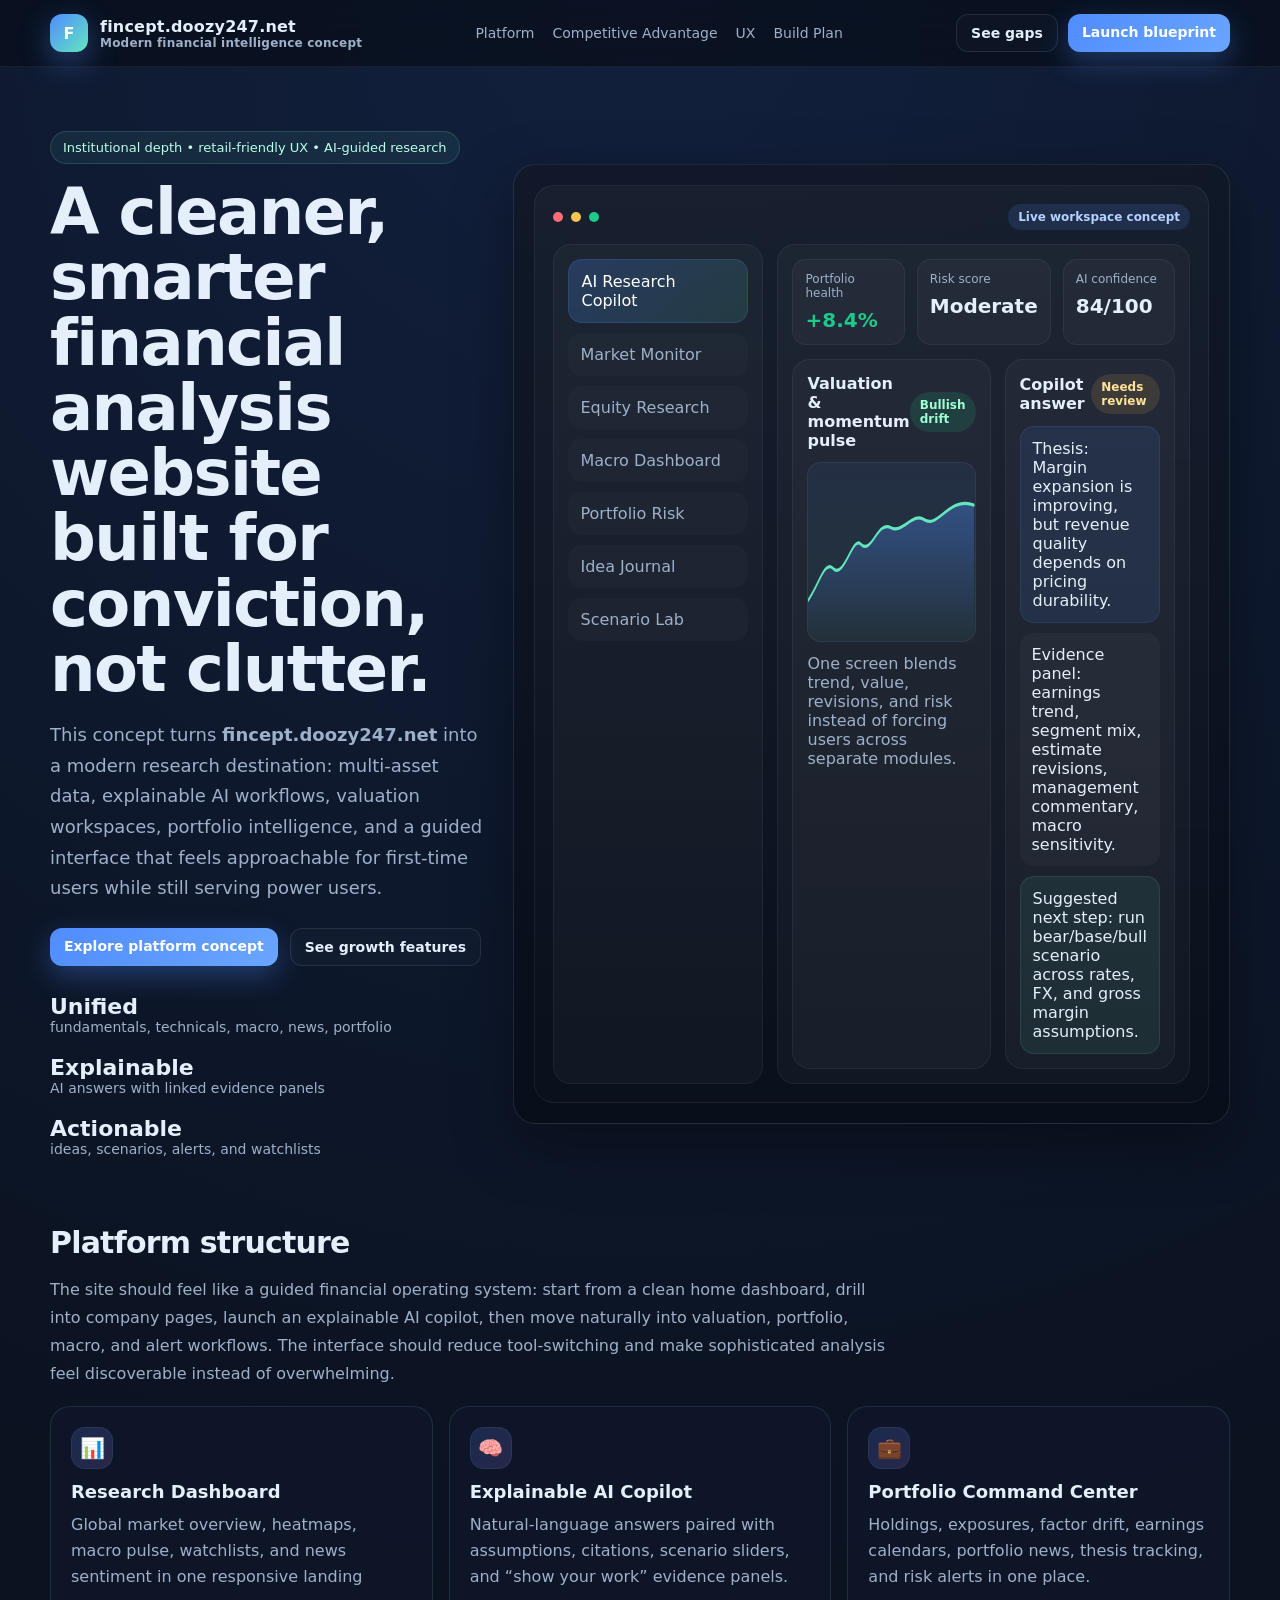
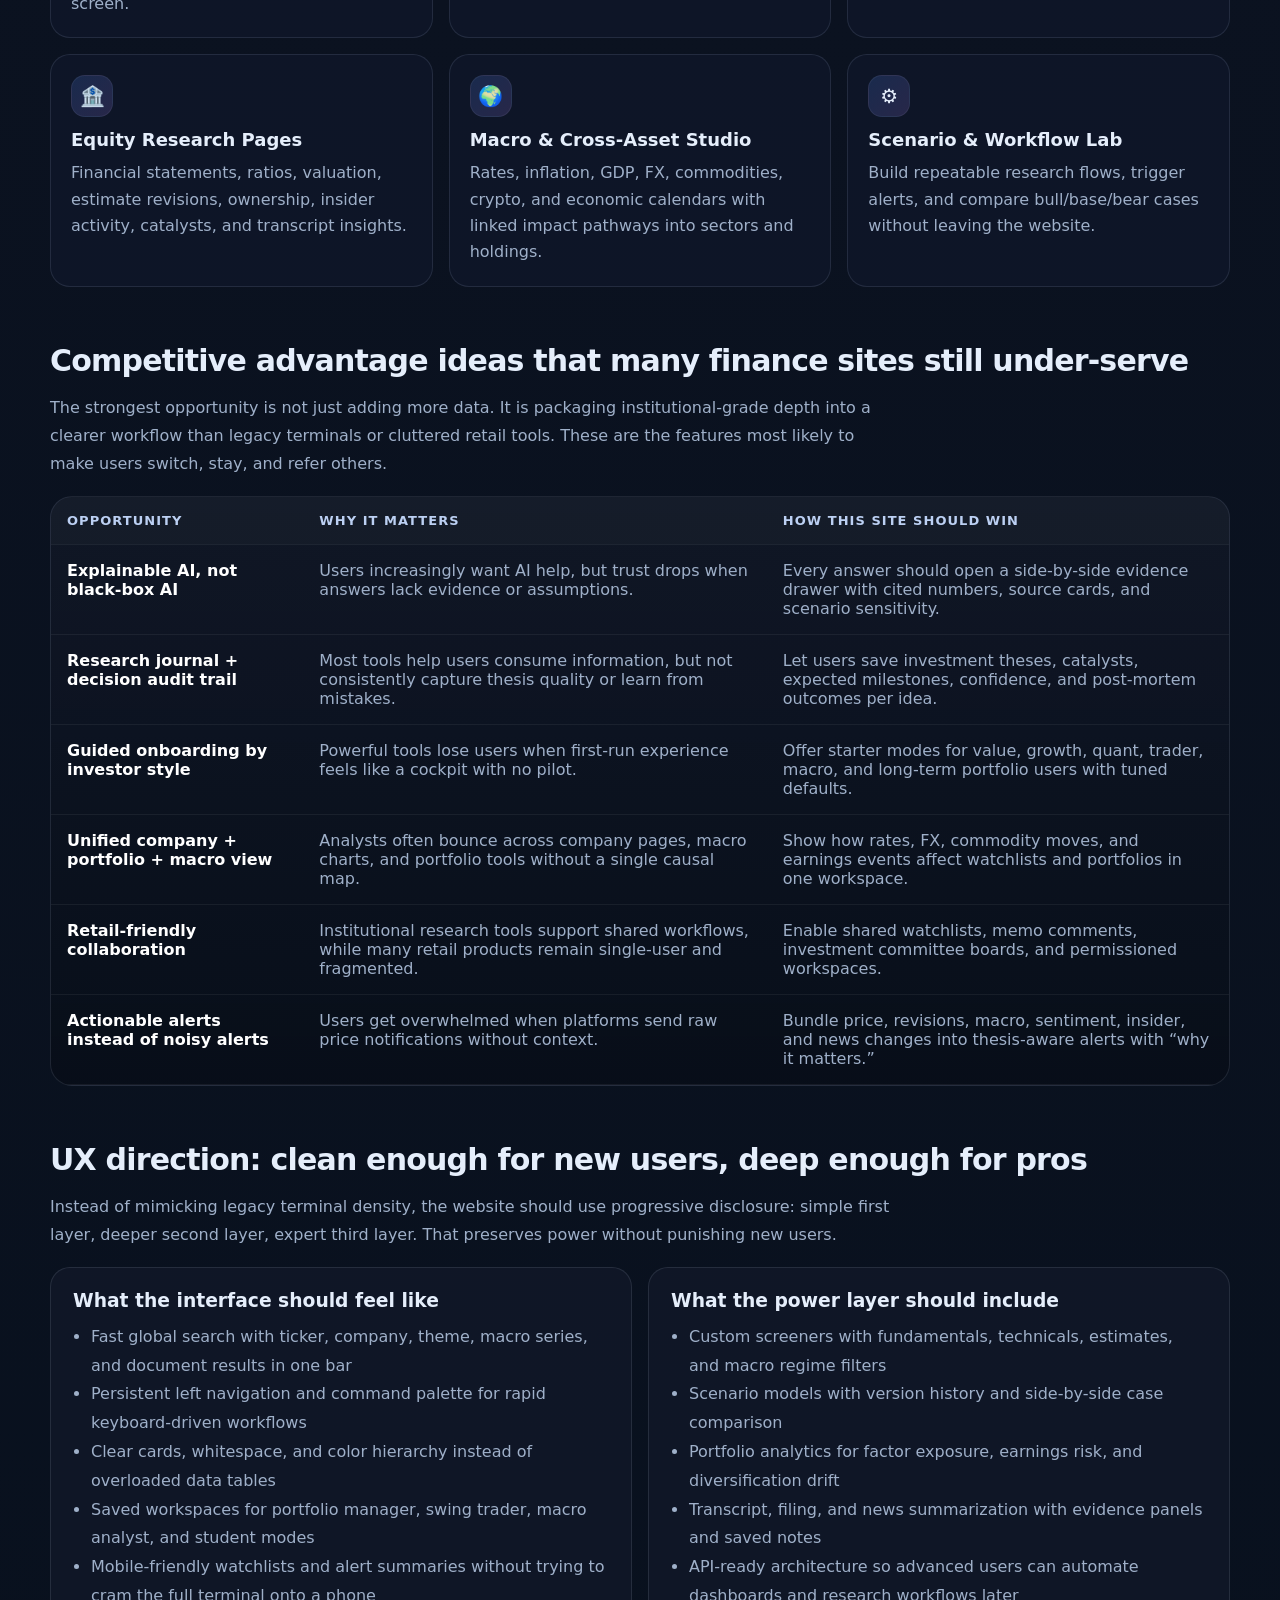
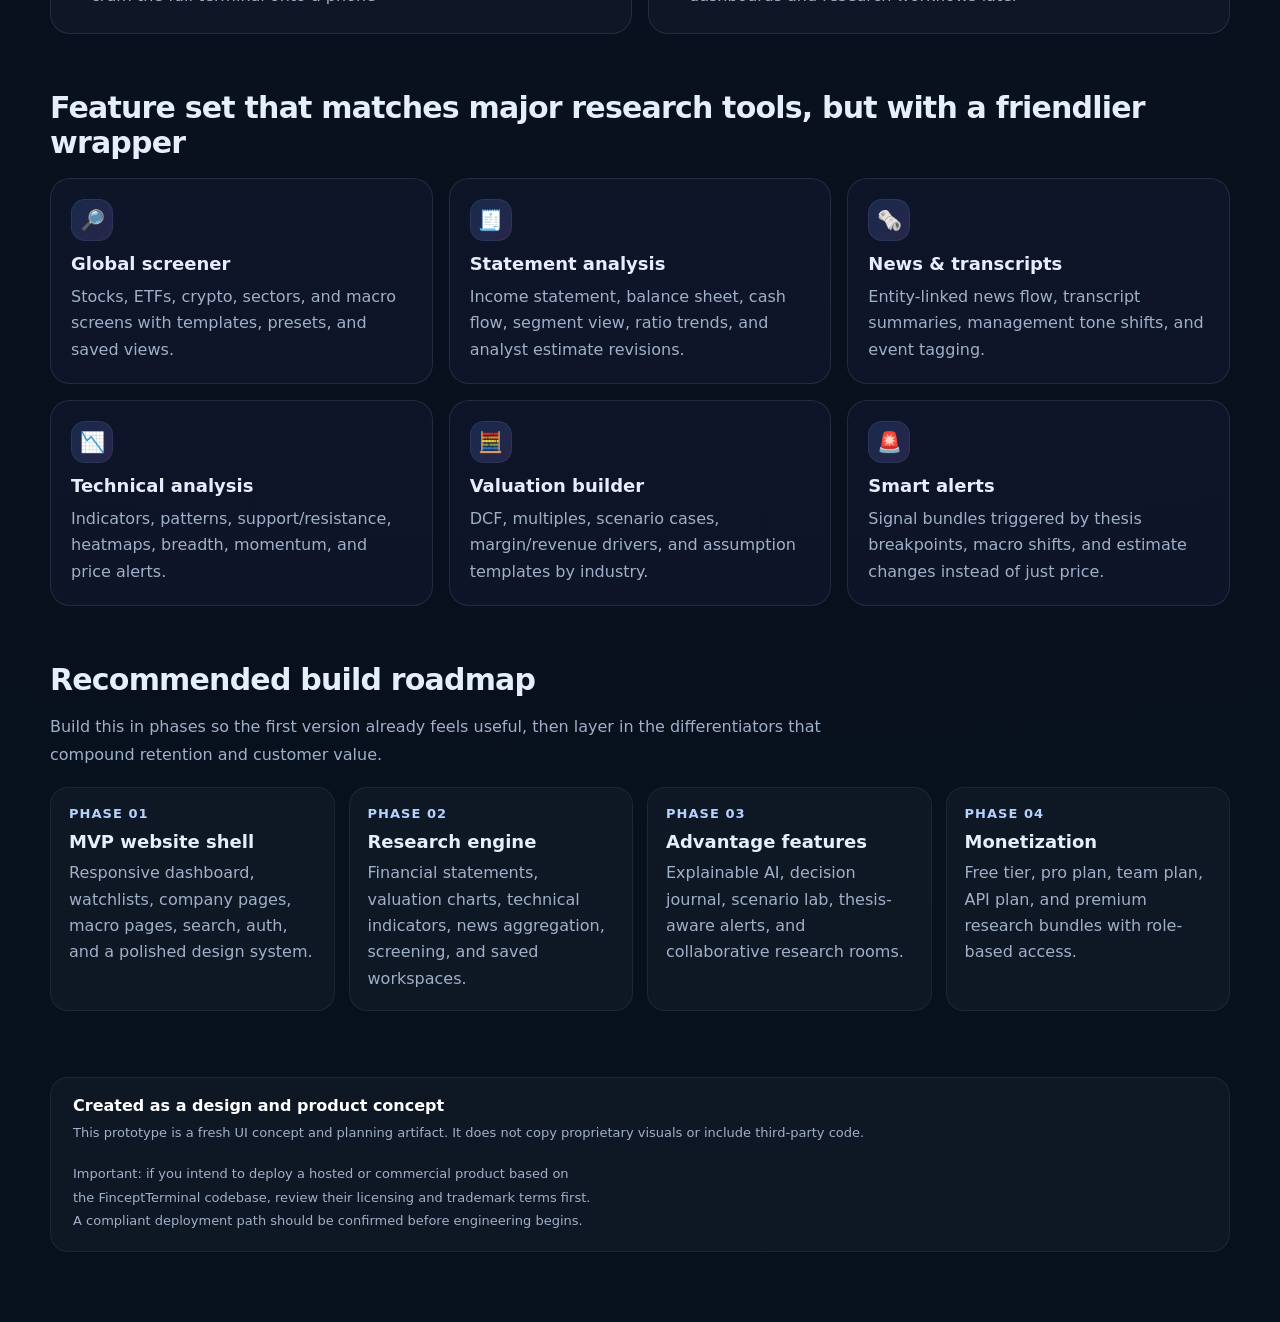
==== index.html @ 521c4c36 "Add financial analysis site prototype" ====
<!DOCTYPE html>
<html lang="en">
<head>
  <meta charset="UTF-8" />
  <meta name="viewport" content="width=device-width, initial-scale=1.0" />
  <title>fincept.doozy247.net — Financial Analysis Platform Concept</title>
  <style>
    :root {
      --bg: #0b1220;
      --panel: rgba(15, 23, 42, 0.82);
      --panel-2: rgba(17, 24, 39, 0.9);
      --line: rgba(148, 163, 184, 0.16);
      --text: #e5eefb;
      --muted: #9fb0c9;
      --brand: #4f8cff;
      --brand-2: #63e6be;
      --accent: #9f7aea;
      --warn: #f6c453;
      --good: #1ec98a;
      --bad: #ff6b7a;
      --shadow: 0 20px 60px rgba(0,0,0,.35);
      --radius: 22px;
    }

    * { box-sizing: border-box; }
    html, body { margin: 0; padding: 0; font-family: Inter, ui-sans-serif, system-ui, -apple-system, Segoe UI, Roboto, Helvetica, Arial, sans-serif; background: radial-gradient(circle at top, #12203d 0%, #0b1220 35%, #07101d 100%); color: var(--text); }
    a { color: inherit; text-decoration: none; }
    .container { width: min(1180px, calc(100% - 32px)); margin: 0 auto; }

    .topbar {
      position: sticky; top: 0; z-index: 10; backdrop-filter: blur(18px);
      background: rgba(8, 14, 25, 0.7); border-bottom: 1px solid rgba(255,255,255,0.06);
    }
    .topbar-inner { display: flex; align-items: center; justify-content: space-between; gap: 20px; padding: 14px 0; }
    .brand { display: flex; align-items: center; gap: 12px; font-weight: 700; letter-spacing: .2px; }
    .brand-badge {
      width: 38px; height: 38px; border-radius: 12px;
      background: linear-gradient(135deg, var(--brand), var(--brand-2));
      display: grid; place-items: center; color: white; font-weight: 800;
      box-shadow: 0 10px 30px rgba(79,140,255,.4);
    }
    .nav { display: flex; gap: 18px; color: var(--muted); font-size: 14px; flex-wrap: wrap; }
    .nav a:hover { color: white; }
    .actions { display: flex; gap: 10px; }
    .btn {
      border: 1px solid var(--line); color: var(--text); background: rgba(255,255,255,.02);
      padding: 10px 14px; border-radius: 12px; font-weight: 600; font-size: 14px;
    }
    .btn.primary {
      background: linear-gradient(135deg, var(--brand), #6aa6ff);
      color: white; border: none; box-shadow: 0 10px 28px rgba(79, 140, 255, .32);
    }

    .hero { padding: 64px 0 40px; }
    .hero-grid { display: grid; grid-template-columns: 1.12fr .88fr; gap: 28px; align-items: center; }
    .eyebrow {
      display: inline-flex; align-items: center; gap: 8px; padding: 8px 12px;
      border-radius: 999px; border: 1px solid rgba(99,230,190,.18); color: #b9ffea;
      background: rgba(99,230,190,.08); font-size: 13px; margin-bottom: 16px;
    }
    h1 { font-size: clamp(34px, 5vw, 64px); line-height: 1.02; margin: 0 0 18px; letter-spacing: -1.6px; }
    .lead { color: var(--muted); font-size: 18px; line-height: 1.7; max-width: 700px; }
    .hero-cta { display: flex; gap: 12px; flex-wrap: wrap; margin-top: 24px; }
    .proof { display: flex; gap: 20px; flex-wrap: wrap; margin-top: 28px; color: var(--muted); font-size: 14px; }
    .proof strong { display: block; color: var(--text); font-size: 22px; }

    .hero-card, .panel {
      background: linear-gradient(180deg, rgba(17,24,39,.88), rgba(8,14,25,.95));
      border: 1px solid var(--line); border-radius: var(--radius); box-shadow: var(--shadow);
    }
    .hero-card { padding: 20px; }

    .terminal {
      padding: 18px; border-radius: 20px; border: 1px solid rgba(255,255,255,.06);
      background: linear-gradient(180deg, rgba(255,255,255,.03), rgba(255,255,255,.01));
    }
    .terminal-top { display: flex; justify-content: space-between; align-items: center; margin-bottom: 14px; }
    .dots { display: flex; gap: 8px; }
    .dots span { width: 10px; height: 10px; border-radius: 999px; display: inline-block; }
    .dots span:nth-child(1){ background:#ff6b7a; } .dots span:nth-child(2){ background:#f6c453; } .dots span:nth-child(3){ background:#1ec98a; }
    .layout { display: grid; grid-template-columns: 210px 1fr; gap: 14px; }
    .sidebar, .workspace, .mini-card { background: rgba(255,255,255,.03); border: 1px solid rgba(255,255,255,.05); border-radius: 18px; }
    .sidebar { padding: 14px; display: flex; flex-direction: column; gap: 10px; }
    .nav-item { padding: 12px 12px; border-radius: 14px; color: var(--muted); background: rgba(255,255,255,.02); }
    .nav-item.active { background: linear-gradient(135deg, rgba(79,140,255,.22), rgba(99,230,190,.12)); color: white; border: 1px solid rgba(79,140,255,.18); }
    .workspace { padding: 14px; display: grid; gap: 14px; }
    .workspace-grid { display: grid; grid-template-columns: 1.1fr .9fr; gap: 14px; }
    .mini-card { padding: 14px; }
    .chart {
      height: 180px; border-radius: 14px; position: relative; overflow: hidden;
      background: linear-gradient(180deg, rgba(79,140,255,.08), rgba(99,230,190,.06));
      border: 1px solid rgba(255,255,255,.06);
    }
    .chart svg { position: absolute; inset: 0; width: 100%; height: 100%; }
    .pill { display: inline-flex; padding: 6px 10px; border-radius: 999px; font-size: 12px; font-weight: 700; }
    .pill.good { background: rgba(30,201,138,.14); color: #9effd2; }
    .pill.warn { background: rgba(246,196,83,.12); color: #ffe29b; }
    .pill.info { background: rgba(79,140,255,.14); color: #b5d1ff; }
    .stat-grid { display: grid; grid-template-columns: repeat(3, 1fr); gap: 12px; }
    .stat { padding: 12px; background: rgba(255,255,255,.03); border: 1px solid rgba(255,255,255,.05); border-radius: 14px; }
    .stat .label { color: var(--muted); font-size: 12px; margin-bottom: 8px; }
    .stat .value { font-size: 20px; font-weight: 800; }
    .good { color: var(--good); } .bad { color: var(--bad); } .muted { color: var(--muted); }

    section { padding: 28px 0; }
    .section-title { font-size: 30px; margin: 0 0 10px; letter-spacing: -.8px; }
    .section-text { color: var(--muted); max-width: 850px; line-height: 1.75; }

    .cards { display: grid; grid-template-columns: repeat(3, 1fr); gap: 16px; margin-top: 18px; }
    .card { padding: 20px; background: var(--panel); border: 1px solid var(--line); border-radius: 20px; }
    .card h3 { margin: 0 0 10px; font-size: 18px; }
    .card p { margin: 0; color: var(--muted); line-height: 1.65; }
    .icon {
      width: 42px; height: 42px; display: grid; place-items: center; border-radius: 14px;
      background: linear-gradient(135deg, rgba(79,140,255,.18), rgba(159,122,234,.18));
      border: 1px solid rgba(255,255,255,.06); margin-bottom: 12px; font-size: 20px;
    }

    .compare {
      overflow: hidden; border-radius: 22px; margin-top: 18px; border: 1px solid var(--line);
      background: linear-gradient(180deg, rgba(17,24,39,.88), rgba(8,14,25,.95));
    }
    table { width: 100%; border-collapse: collapse; }
    th, td { padding: 16px; border-bottom: 1px solid rgba(255,255,255,.06); text-align: left; vertical-align: top; }
    th { color: #bcd0f3; font-size: 13px; text-transform: uppercase; letter-spacing: .08em; background: rgba(255,255,255,.02); }
    td { color: var(--muted); }
    td strong { color: white; }

    .feature-showcase { display: grid; grid-template-columns: 1fr 1fr; gap: 16px; margin-top: 18px; }
    .feature-box { padding: 22px; border-radius: 20px; background: var(--panel-2); border: 1px solid var(--line); }
    .feature-box ul { margin: 12px 0 0; padding-left: 18px; color: var(--muted); line-height: 1.8; }

    .roadmap { display: grid; grid-template-columns: repeat(4, 1fr); gap: 14px; margin-top: 18px; }
    .step { padding: 18px; border-radius: 18px; background: rgba(255,255,255,.03); border: 1px solid rgba(255,255,255,.06); }
    .step .num { color: #b5d1ff; font-weight: 800; font-size: 13px; letter-spacing: .08em; text-transform: uppercase; }
    .step h4 { margin: 10px 0 8px; font-size: 18px; }
    .step p { margin: 0; color: var(--muted); line-height: 1.65; }

    .footer { padding: 38px 0 70px; color: var(--muted); }
    .footer-box { display: flex; justify-content: space-between; gap: 18px; flex-wrap: wrap; padding: 18px 22px; border-radius: 18px; background: rgba(255,255,255,.03); border: 1px solid rgba(255,255,255,.06); }
    .disclaimer { font-size: 13px; line-height: 1.8; }

    @media (max-width: 1024px) {
      .hero-grid, .feature-showcase, .roadmap, .cards, .workspace-grid { grid-template-columns: 1fr; }
      .layout { grid-template-columns: 1fr; }
      .stat-grid { grid-template-columns: 1fr 1fr; }
    }

    @media (max-width: 720px) {
      .topbar-inner { flex-wrap: wrap; }
      .nav { order: 3; width: 100%; }
      .stat-grid { grid-template-columns: 1fr; }
      .cards { grid-template-columns: 1fr; }
      .proof { gap: 14px; }
      th, td { padding: 12px; }
    }
  </style>
</head>
<body>
  <div class="topbar">
    <div class="container topbar-inner">
      <div class="brand">
        <div class="brand-badge">F</div>
        <div>
          <div>fincept.doozy247.net</div>
          <div class="muted" style="font-size:12px">Modern financial intelligence concept</div>
        </div>
      </div>
      <nav class="nav">
        <a href="#platform">Platform</a>
        <a href="#advantage">Competitive Advantage</a>
        <a href="#experience">UX</a>
        <a href="#roadmap">Build Plan</a>
      </nav>
      <div class="actions">
        <a class="btn" href="#advantage">See gaps</a>
        <a class="btn primary" href="#roadmap">Launch blueprint</a>
      </div>
    </div>
  </div>

  <section class="hero">
    <div class="container hero-grid">
      <div>
        <div class="eyebrow">Institutional depth • retail-friendly UX • AI-guided research</div>
        <h1>A cleaner, smarter financial analysis website built for conviction, not clutter.</h1>
        <p class="lead">
          This concept turns <strong>fincept.doozy247.net</strong> into a modern research destination: multi-asset data, explainable AI workflows,
          valuation workspaces, portfolio intelligence, and a guided interface that feels approachable for first-time users while still serving power users.
        </p>
        <div class="hero-cta">
          <a class="btn primary" href="#platform">Explore platform concept</a>
          <a class="btn" href="#advantage">See growth features</a>
        </div>
        <div class="proof">
          <div><strong>Unified</strong> fundamentals, technicals, macro, news, portfolio</div>
          <div><strong>Explainable</strong> AI answers with linked evidence panels</div>
          <div><strong>Actionable</strong> ideas, scenarios, alerts, and watchlists</div>
        </div>
      </div>

      <div class="hero-card">
        <div class="terminal">
          <div class="terminal-top">
            <div class="dots"><span></span><span></span><span></span></div>
            <span class="pill info">Live workspace concept</span>
          </div>
          <div class="layout">
            <aside class="sidebar">
              <div class="nav-item active">AI Research Copilot</div>
              <div class="nav-item">Market Monitor</div>
              <div class="nav-item">Equity Research</div>
              <div class="nav-item">Macro Dashboard</div>
              <div class="nav-item">Portfolio Risk</div>
              <div class="nav-item">Idea Journal</div>
              <div class="nav-item">Scenario Lab</div>
            </aside>
            <div class="workspace">
              <div class="stat-grid">
                <div class="stat"><div class="label">Portfolio health</div><div class="value good">+8.4%</div></div>
                <div class="stat"><div class="label">Risk score</div><div class="value">Moderate</div></div>
                <div class="stat"><div class="label">AI confidence</div><div class="value">84/100</div></div>
              </div>
              <div class="workspace-grid">
                <div class="mini-card">
                  <div style="display:flex; justify-content:space-between; align-items:center; margin-bottom:12px;">
                    <strong>Valuation & momentum pulse</strong>
                    <span class="pill good">Bullish drift</span>
                  </div>
                  <div class="chart">
                    <svg viewBox="0 0 600 220" preserveAspectRatio="none">
                      <defs>
                        <linearGradient id="g1" x1="0" y1="0" x2="0" y2="1">
                          <stop offset="0%" stop-color="#4f8cff" stop-opacity="0.35"/>
                          <stop offset="100%" stop-color="#4f8cff" stop-opacity="0"/>
                        </linearGradient>
                      </defs>
                      <path d="M0,170 C40,150 60,120 90,130 C130,145 160,90 190,100 C230,115 250,70 300,80 C340,88 380,60 420,70 C470,82 510,40 600,52 L600,220 L0,220 Z" fill="url(#g1)"></path>
                      <path d="M0,170 C40,150 60,120 90,130 C130,145 160,90 190,100 C230,115 250,70 300,80 C340,88 380,60 420,70 C470,82 510,40 600,52" stroke="#63e6be" stroke-width="4" fill="none" stroke-linecap="round"></path>
                    </svg>
                  </div>
                  <p class="muted" style="margin:12px 0 0;">One screen blends trend, value, revisions, and risk instead of forcing users across separate modules.</p>
                </div>
                <div class="mini-card">
                  <div style="display:flex; justify-content:space-between; align-items:center; margin-bottom:12px;">
                    <strong>Copilot answer</strong>
                    <span class="pill warn">Needs review</span>
                  </div>
                  <div style="display:grid; gap:10px;">
                    <div style="padding:12px; border-radius:14px; background:rgba(79,140,255,.1); border:1px solid rgba(79,140,255,.14);">
                      Thesis: Margin expansion is improving, but revenue quality depends on pricing durability.
                    </div>
                    <div style="padding:12px; border-radius:14px; background:rgba(255,255,255,.03);">
                      Evidence panel: earnings trend, segment mix, estimate revisions, management commentary, macro sensitivity.
                    </div>
                    <div style="padding:12px; border-radius:14px; background:rgba(99,230,190,.08); border:1px solid rgba(99,230,190,.12);">
                      Suggested next step: run bear/base/bull scenario across rates, FX, and gross margin assumptions.
                    </div>
                  </div>
                </div>
              </div>
            </div>
          </div>
        </div>
      </div>
    </div>
  </section>

  <section id="platform">
    <div class="container">
      <h2 class="section-title">Platform structure</h2>
      <p class="section-text">
        The site should feel like a guided financial operating system: start from a clean home dashboard, drill into company pages, launch an explainable AI copilot, then move naturally into valuation, portfolio, macro, and alert workflows. The interface should reduce tool-switching and make sophisticated analysis feel discoverable instead of overwhelming.
      </p>
      <div class="cards">
        <div class="card">
          <div class="icon">📊</div>
          <h3>Research Dashboard</h3>
          <p>Global market overview, heatmaps, macro pulse, watchlists, and news sentiment in one responsive landing screen.</p>
        </div>
        <div class="card">
          <div class="icon">🧠</div>
          <h3>Explainable AI Copilot</h3>
          <p>Natural-language answers paired with assumptions, citations, scenario sliders, and “show your work” evidence panels.</p>
        </div>
        <div class="card">
          <div class="icon">💼</div>
          <h3>Portfolio Command Center</h3>
          <p>Holdings, exposures, factor drift, earnings calendars, portfolio news, thesis tracking, and risk alerts in one place.</p>
        </div>
        <div class="card">
          <div class="icon">🏦</div>
          <h3>Equity Research Pages</h3>
          <p>Financial statements, ratios, valuation, estimate revisions, ownership, insider activity, catalysts, and transcript insights.</p>
        </div>
        <div class="card">
          <div class="icon">🌍</div>
          <h3>Macro & Cross-Asset Studio</h3>
          <p>Rates, inflation, GDP, FX, commodities, crypto, and economic calendars with linked impact pathways into sectors and holdings.</p>
        </div>
        <div class="card">
          <div class="icon">⚙️</div>
          <h3>Scenario & Workflow Lab</h3>
          <p>Build repeatable research flows, trigger alerts, and compare bull/base/bear cases without leaving the website.</p>
        </div>
      </div>
    </div>
  </section>

  <section id="advantage">
    <div class="container">
      <h2 class="section-title">Competitive advantage ideas that many finance sites still under-serve</h2>
      <p class="section-text">
        The strongest opportunity is not just adding more data. It is packaging institutional-grade depth into a clearer workflow than legacy terminals or cluttered retail tools. These are the features most likely to make users switch, stay, and refer others.
      </p>
      <div class="compare">
        <table>
          <thead>
            <tr>
              <th>Opportunity</th>
              <th>Why it matters</th>
              <th>How this site should win</th>
            </tr>
          </thead>
          <tbody>
            <tr>
              <td><strong>Explainable AI, not black-box AI</strong></td>
              <td>Users increasingly want AI help, but trust drops when answers lack evidence or assumptions.</td>
              <td>Every answer should open a side-by-side evidence drawer with cited numbers, source cards, and scenario sensitivity.</td>
            </tr>
            <tr>
              <td><strong>Research journal + decision audit trail</strong></td>
              <td>Most tools help users consume information, but not consistently capture thesis quality or learn from mistakes.</td>
              <td>Let users save investment theses, catalysts, expected milestones, confidence, and post-mortem outcomes per idea.</td>
            </tr>
            <tr>
              <td><strong>Guided onboarding by investor style</strong></td>
              <td>Powerful tools lose users when first-run experience feels like a cockpit with no pilot.</td>
              <td>Offer starter modes for value, growth, quant, trader, macro, and long-term portfolio users with tuned defaults.</td>
            </tr>
            <tr>
              <td><strong>Unified company + portfolio + macro view</strong></td>
              <td>Analysts often bounce across company pages, macro charts, and portfolio tools without a single causal map.</td>
              <td>Show how rates, FX, commodity moves, and earnings events affect watchlists and portfolios in one workspace.</td>
            </tr>
            <tr>
              <td><strong>Retail-friendly collaboration</strong></td>
              <td>Institutional research tools support shared workflows, while many retail products remain single-user and fragmented.</td>
              <td>Enable shared watchlists, memo comments, investment committee boards, and permissioned workspaces.</td>
            </tr>
            <tr>
              <td><strong>Actionable alerts instead of noisy alerts</strong></td>
              <td>Users get overwhelmed when platforms send raw price notifications without context.</td>
              <td>Bundle price, revisions, macro, sentiment, insider, and news changes into thesis-aware alerts with “why it matters.”</td>
            </tr>
          </tbody>
        </table>
      </div>
    </div>
  </section>

  <section id="experience">
    <div class="container">
      <h2 class="section-title">UX direction: clean enough for new users, deep enough for pros</h2>
      <p class="section-text">
        Instead of mimicking legacy terminal density, the website should use progressive disclosure: simple first layer, deeper second layer, expert third layer. That preserves power without punishing new users.
      </p>
      <div class="feature-showcase">
        <div class="feature-box">
          <h3 style="margin:0">What the interface should feel like</h3>
          <ul>
            <li>Fast global search with ticker, company, theme, macro series, and document results in one bar</li>
            <li>Persistent left navigation and command palette for rapid keyboard-driven workflows</li>
            <li>Clear cards, whitespace, and color hierarchy instead of overloaded data tables</li>
            <li>Saved workspaces for portfolio manager, swing trader, macro analyst, and student modes</li>
            <li>Mobile-friendly watchlists and alert summaries without trying to cram the full terminal onto a phone</li>
          </ul>
        </div>
        <div class="feature-box">
          <h3 style="margin:0">What the power layer should include</h3>
          <ul>
            <li>Custom screeners with fundamentals, technicals, estimates, and macro regime filters</li>
            <li>Scenario models with version history and side-by-side case comparison</li>
            <li>Portfolio analytics for factor exposure, earnings risk, and diversification drift</li>
            <li>Transcript, filing, and news summarization with evidence panels and saved notes</li>
            <li>API-ready architecture so advanced users can automate dashboards and research workflows later</li>
          </ul>
        </div>
      </div>
    </div>
  </section>

  <section>
    <div class="container">
      <h2 class="section-title">Feature set that matches major research tools, but with a friendlier wrapper</h2>
      <div class="cards">
        <div class="card"><div class="icon">🔎</div><h3>Global screener</h3><p>Stocks, ETFs, crypto, sectors, and macro screens with templates, presets, and saved views.</p></div>
        <div class="card"><div class="icon">🧾</div><h3>Statement analysis</h3><p>Income statement, balance sheet, cash flow, segment view, ratio trends, and analyst estimate revisions.</p></div>
        <div class="card"><div class="icon">🗞️</div><h3>News & transcripts</h3><p>Entity-linked news flow, transcript summaries, management tone shifts, and event tagging.</p></div>
        <div class="card"><div class="icon">📉</div><h3>Technical analysis</h3><p>Indicators, patterns, support/resistance, heatmaps, breadth, momentum, and price alerts.</p></div>
        <div class="card"><div class="icon">🧮</div><h3>Valuation builder</h3><p>DCF, multiples, scenario cases, margin/revenue drivers, and assumption templates by industry.</p></div>
        <div class="card"><div class="icon">🚨</div><h3>Smart alerts</h3><p>Signal bundles triggered by thesis breakpoints, macro shifts, and estimate changes instead of just price.</p></div>
      </div>
    </div>
  </section>

  <section id="roadmap">
    <div class="container">
      <h2 class="section-title">Recommended build roadmap</h2>
      <p class="section-text">
        Build this in phases so the first version already feels useful, then layer in the differentiators that compound retention and customer value.
      </p>
      <div class="roadmap">
        <div class="step"><div class="num">Phase 01</div><h4>MVP website shell</h4><p>Responsive dashboard, watchlists, company pages, macro pages, search, auth, and a polished design system.</p></div>
        <div class="step"><div class="num">Phase 02</div><h4>Research engine</h4><p>Financial statements, valuation charts, technical indicators, news aggregation, screening, and saved workspaces.</p></div>
        <div class="step"><div class="num">Phase 03</div><h4>Advantage features</h4><p>Explainable AI, decision journal, scenario lab, thesis-aware alerts, and collaborative research rooms.</p></div>
        <div class="step"><div class="num">Phase 04</div><h4>Monetization</h4><p>Free tier, pro plan, team plan, API plan, and premium research bundles with role-based access.</p></div>
      </div>
    </div>
  </section>

  <footer class="footer">
    <div class="container footer-box">
      <div>
        <strong style="display:block; margin-bottom:6px; color:white;">Created as a design and product concept</strong>
        <div class="disclaimer">
          This prototype is a fresh UI concept and planning artifact. It does not copy proprietary visuals or include third-party code.
        </div>
      </div>
      <div class="disclaimer" style="max-width:520px;">
        Important: if you intend to deploy a hosted or commercial product based on the FinceptTerminal codebase, review their licensing and trademark terms first. A compliant deployment path should be confirmed before engineering begins.
      </div>
    </div>
  </footer>
</body>
</html>
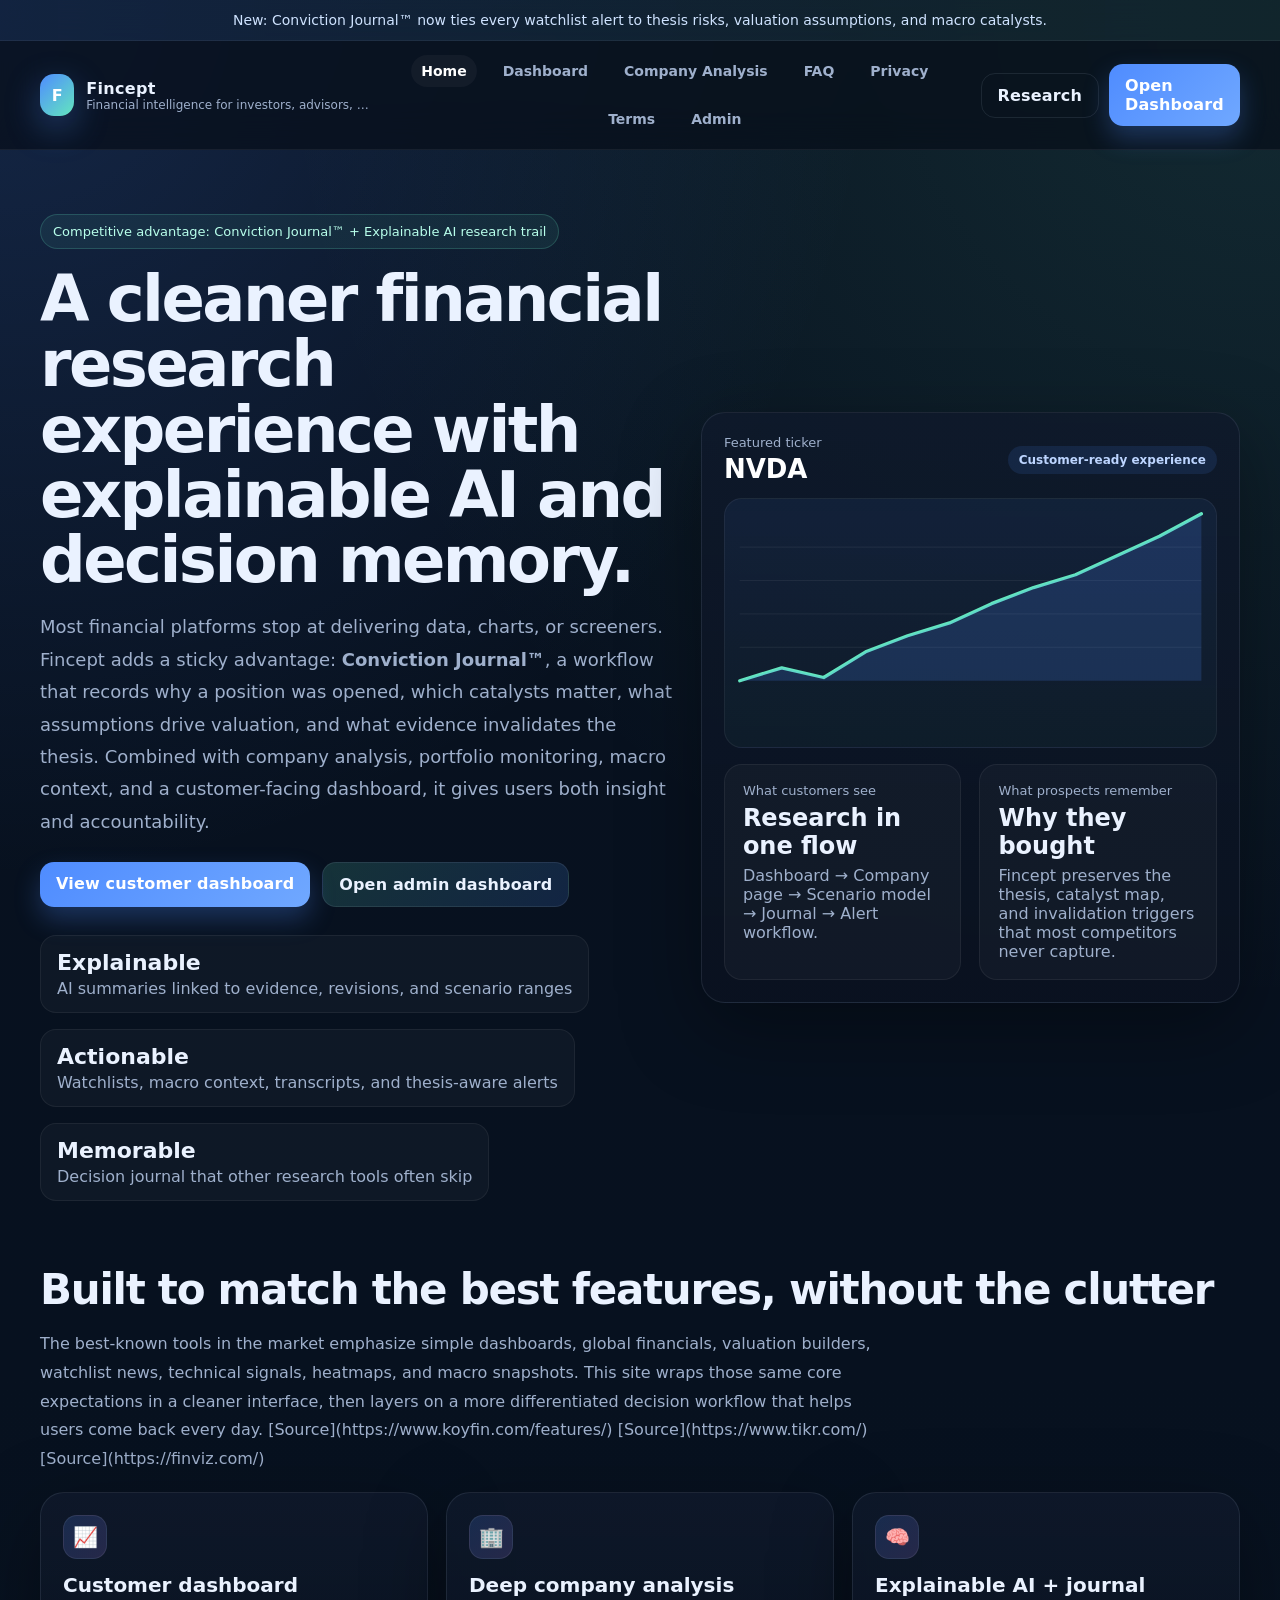
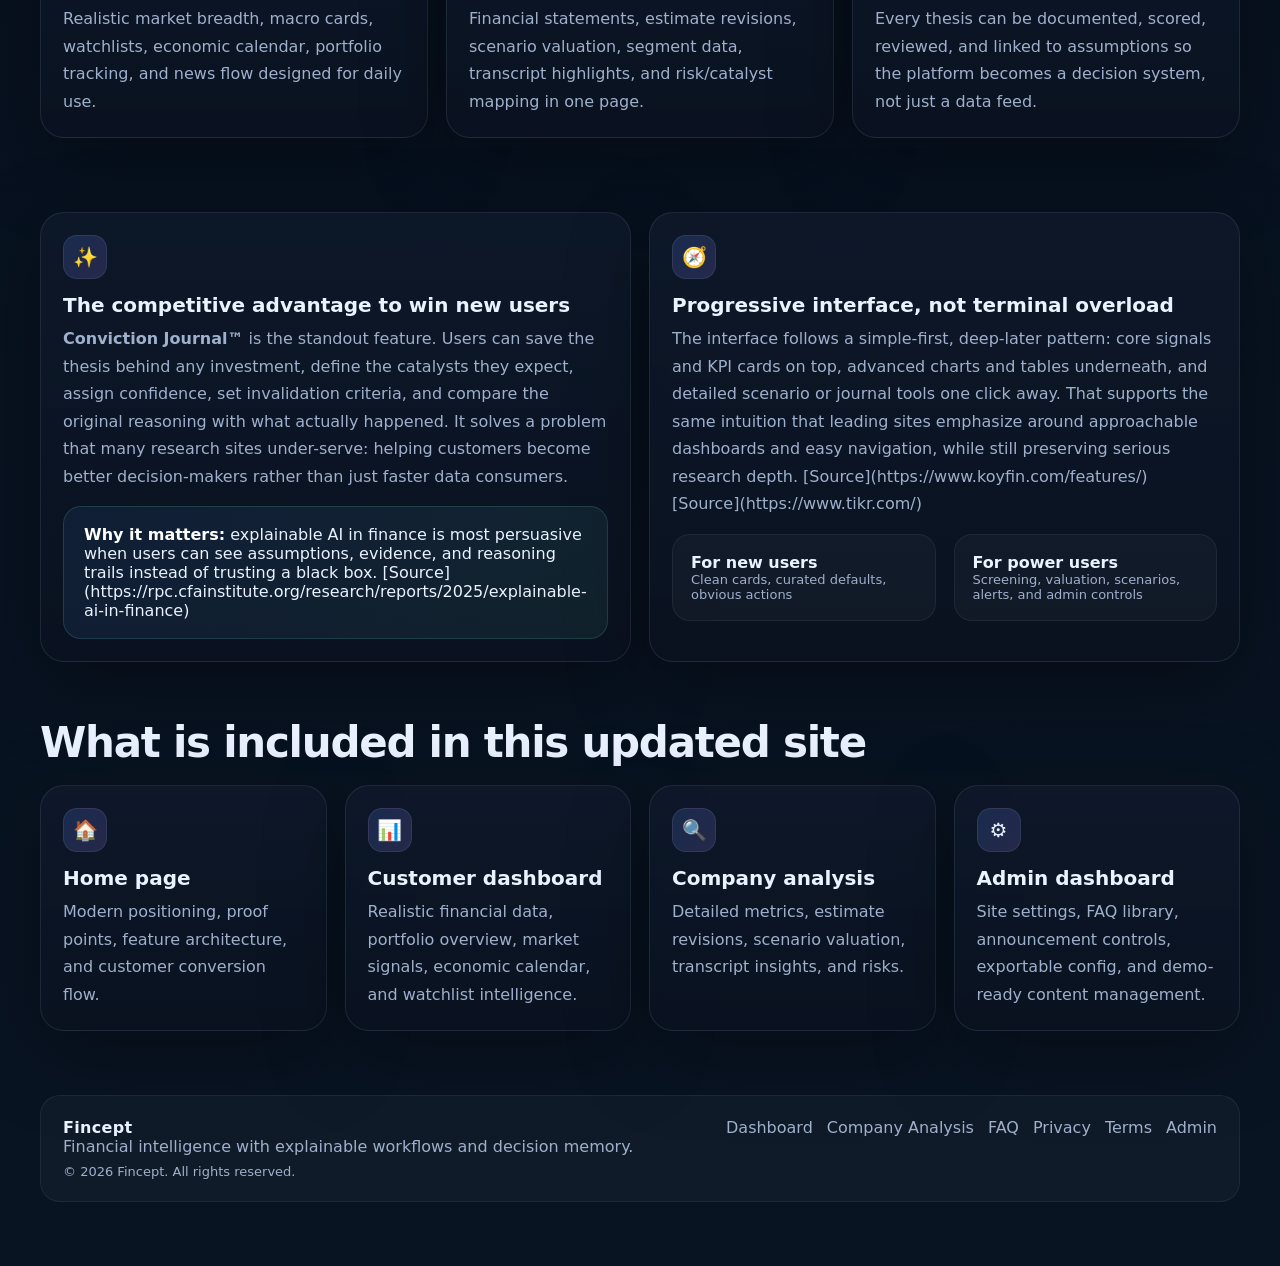
==== commit ae13f71b: "Rebuild site with multi-page financial experience" ====
--- a/index.html
+++ b/index.html
@@ -3,434 +3,178 @@
 <head>
   <meta charset="UTF-8" />
   <meta name="viewport" content="width=device-width, initial-scale=1.0" />
-  <title>fincept.doozy247.net — Financial Analysis Platform Concept</title>
-  <style>
-    :root {
-      --bg: #0b1220;
-      --panel: rgba(15, 23, 42, 0.82);
-      --panel-2: rgba(17, 24, 39, 0.9);
-      --line: rgba(148, 163, 184, 0.16);
-      --text: #e5eefb;
-      --muted: #9fb0c9;
-      --brand: #4f8cff;
-      --brand-2: #63e6be;
-      --accent: #9f7aea;
-      --warn: #f6c453;
-      --good: #1ec98a;
-      --bad: #ff6b7a;
-      --shadow: 0 20px 60px rgba(0,0,0,.35);
-      --radius: 22px;
-    }
-
-    * { box-sizing: border-box; }
-    html, body { margin: 0; padding: 0; font-family: Inter, ui-sans-serif, system-ui, -apple-system, Segoe UI, Roboto, Helvetica, Arial, sans-serif; background: radial-gradient(circle at top, #12203d 0%, #0b1220 35%, #07101d 100%); color: var(--text); }
-    a { color: inherit; text-decoration: none; }
-    .container { width: min(1180px, calc(100% - 32px)); margin: 0 auto; }
-
-    .topbar {
-      position: sticky; top: 0; z-index: 10; backdrop-filter: blur(18px);
-      background: rgba(8, 14, 25, 0.7); border-bottom: 1px solid rgba(255,255,255,0.06);
-    }
-    .topbar-inner { display: flex; align-items: center; justify-content: space-between; gap: 20px; padding: 14px 0; }
-    .brand { display: flex; align-items: center; gap: 12px; font-weight: 700; letter-spacing: .2px; }
-    .brand-badge {
-      width: 38px; height: 38px; border-radius: 12px;
-      background: linear-gradient(135deg, var(--brand), var(--brand-2));
-      display: grid; place-items: center; color: white; font-weight: 800;
-      box-shadow: 0 10px 30px rgba(79,140,255,.4);
-    }
-    .nav { display: flex; gap: 18px; color: var(--muted); font-size: 14px; flex-wrap: wrap; }
-    .nav a:hover { color: white; }
-    .actions { display: flex; gap: 10px; }
-    .btn {
-      border: 1px solid var(--line); color: var(--text); background: rgba(255,255,255,.02);
-      padding: 10px 14px; border-radius: 12px; font-weight: 600; font-size: 14px;
-    }
-    .btn.primary {
-      background: linear-gradient(135deg, var(--brand), #6aa6ff);
-      color: white; border: none; box-shadow: 0 10px 28px rgba(79, 140, 255, .32);
-    }
-
-    .hero { padding: 64px 0 40px; }
-    .hero-grid { display: grid; grid-template-columns: 1.12fr .88fr; gap: 28px; align-items: center; }
-    .eyebrow {
-      display: inline-flex; align-items: center; gap: 8px; padding: 8px 12px;
-      border-radius: 999px; border: 1px solid rgba(99,230,190,.18); color: #b9ffea;
-      background: rgba(99,230,190,.08); font-size: 13px; margin-bottom: 16px;
-    }
-    h1 { font-size: clamp(34px, 5vw, 64px); line-height: 1.02; margin: 0 0 18px; letter-spacing: -1.6px; }
-    .lead { color: var(--muted); font-size: 18px; line-height: 1.7; max-width: 700px; }
-    .hero-cta { display: flex; gap: 12px; flex-wrap: wrap; margin-top: 24px; }
-    .proof { display: flex; gap: 20px; flex-wrap: wrap; margin-top: 28px; color: var(--muted); font-size: 14px; }
-    .proof strong { display: block; color: var(--text); font-size: 22px; }
-
-    .hero-card, .panel {
-      background: linear-gradient(180deg, rgba(17,24,39,.88), rgba(8,14,25,.95));
-      border: 1px solid var(--line); border-radius: var(--radius); box-shadow: var(--shadow);
-    }
-    .hero-card { padding: 20px; }
-
-    .terminal {
-      padding: 18px; border-radius: 20px; border: 1px solid rgba(255,255,255,.06);
-      background: linear-gradient(180deg, rgba(255,255,255,.03), rgba(255,255,255,.01));
-    }
-    .terminal-top { display: flex; justify-content: space-between; align-items: center; margin-bottom: 14px; }
-    .dots { display: flex; gap: 8px; }
-    .dots span { width: 10px; height: 10px; border-radius: 999px; display: inline-block; }
-    .dots span:nth-child(1){ background:#ff6b7a; } .dots span:nth-child(2){ background:#f6c453; } .dots span:nth-child(3){ background:#1ec98a; }
-    .layout { display: grid; grid-template-columns: 210px 1fr; gap: 14px; }
-    .sidebar, .workspace, .mini-card { background: rgba(255,255,255,.03); border: 1px solid rgba(255,255,255,.05); border-radius: 18px; }
-    .sidebar { padding: 14px; display: flex; flex-direction: column; gap: 10px; }
-    .nav-item { padding: 12px 12px; border-radius: 14px; color: var(--muted); background: rgba(255,255,255,.02); }
-    .nav-item.active { background: linear-gradient(135deg, rgba(79,140,255,.22), rgba(99,230,190,.12)); color: white; border: 1px solid rgba(79,140,255,.18); }
-    .workspace { padding: 14px; display: grid; gap: 14px; }
-    .workspace-grid { display: grid; grid-template-columns: 1.1fr .9fr; gap: 14px; }
-    .mini-card { padding: 14px; }
-    .chart {
-      height: 180px; border-radius: 14px; position: relative; overflow: hidden;
-      background: linear-gradient(180deg, rgba(79,140,255,.08), rgba(99,230,190,.06));
-      border: 1px solid rgba(255,255,255,.06);
-    }
-    .chart svg { position: absolute; inset: 0; width: 100%; height: 100%; }
-    .pill { display: inline-flex; padding: 6px 10px; border-radius: 999px; font-size: 12px; font-weight: 700; }
-    .pill.good { background: rgba(30,201,138,.14); color: #9effd2; }
-    .pill.warn { background: rgba(246,196,83,.12); color: #ffe29b; }
-    .pill.info { background: rgba(79,140,255,.14); color: #b5d1ff; }
-    .stat-grid { display: grid; grid-template-columns: repeat(3, 1fr); gap: 12px; }
-    .stat { padding: 12px; background: rgba(255,255,255,.03); border: 1px solid rgba(255,255,255,.05); border-radius: 14px; }
-    .stat .label { color: var(--muted); font-size: 12px; margin-bottom: 8px; }
-    .stat .value { font-size: 20px; font-weight: 800; }
-    .good { color: var(--good); } .bad { color: var(--bad); } .muted { color: var(--muted); }
-
-    section { padding: 28px 0; }
-    .section-title { font-size: 30px; margin: 0 0 10px; letter-spacing: -.8px; }
-    .section-text { color: var(--muted); max-width: 850px; line-height: 1.75; }
-
-    .cards { display: grid; grid-template-columns: repeat(3, 1fr); gap: 16px; margin-top: 18px; }
-    .card { padding: 20px; background: var(--panel); border: 1px solid var(--line); border-radius: 20px; }
-    .card h3 { margin: 0 0 10px; font-size: 18px; }
-    .card p { margin: 0; color: var(--muted); line-height: 1.65; }
-    .icon {
-      width: 42px; height: 42px; display: grid; place-items: center; border-radius: 14px;
-      background: linear-gradient(135deg, rgba(79,140,255,.18), rgba(159,122,234,.18));
-      border: 1px solid rgba(255,255,255,.06); margin-bottom: 12px; font-size: 20px;
-    }
-
-    .compare {
-      overflow: hidden; border-radius: 22px; margin-top: 18px; border: 1px solid var(--line);
-      background: linear-gradient(180deg, rgba(17,24,39,.88), rgba(8,14,25,.95));
-    }
-    table { width: 100%; border-collapse: collapse; }
-    th, td { padding: 16px; border-bottom: 1px solid rgba(255,255,255,.06); text-align: left; vertical-align: top; }
-    th { color: #bcd0f3; font-size: 13px; text-transform: uppercase; letter-spacing: .08em; background: rgba(255,255,255,.02); }
-    td { color: var(--muted); }
-    td strong { color: white; }
-
-    .feature-showcase { display: grid; grid-template-columns: 1fr 1fr; gap: 16px; margin-top: 18px; }
-    .feature-box { padding: 22px; border-radius: 20px; background: var(--panel-2); border: 1px solid var(--line); }
-    .feature-box ul { margin: 12px 0 0; padding-left: 18px; color: var(--muted); line-height: 1.8; }
-
-    .roadmap { display: grid; grid-template-columns: repeat(4, 1fr); gap: 14px; margin-top: 18px; }
-    .step { padding: 18px; border-radius: 18px; background: rgba(255,255,255,.03); border: 1px solid rgba(255,255,255,.06); }
-    .step .num { color: #b5d1ff; font-weight: 800; font-size: 13px; letter-spacing: .08em; text-transform: uppercase; }
-    .step h4 { margin: 10px 0 8px; font-size: 18px; }
-    .step p { margin: 0; color: var(--muted); line-height: 1.65; }
-
-    .footer { padding: 38px 0 70px; color: var(--muted); }
-    .footer-box { display: flex; justify-content: space-between; gap: 18px; flex-wrap: wrap; padding: 18px 22px; border-radius: 18px; background: rgba(255,255,255,.03); border: 1px solid rgba(255,255,255,.06); }
-    .disclaimer { font-size: 13px; line-height: 1.8; }
-
-    @media (max-width: 1024px) {
-      .hero-grid, .feature-showcase, .roadmap, .cards, .workspace-grid { grid-template-columns: 1fr; }
-      .layout { grid-template-columns: 1fr; }
-      .stat-grid { grid-template-columns: 1fr 1fr; }
-    }
-
-    @media (max-width: 720px) {
-      .topbar-inner { flex-wrap: wrap; }
-      .nav { order: 3; width: 100%; }
-      .stat-grid { grid-template-columns: 1fr; }
-      .cards { grid-template-columns: 1fr; }
-      .proof { gap: 14px; }
-      th, td { padding: 12px; }
-    }
-  </style>
+  <title>Fincept — Financial Intelligence with Decision Memory</title>
+  <meta name="description" content="Modern financial research platform concept with explainable AI, Conviction Journal™, company analysis, customer dashboard, and admin dashboard." />
+  <meta property="og:title" content="Fincept — Financial Intelligence with Decision Memory" />
+  <meta property="og:description" content="A cleaner, modern financial analysis website concept ready for static deployment." />
+  <meta property="og:type" content="website" />
+  <meta property="og:url" content="https://fincept.doozy247.net/" />
+  <link rel="icon" href="assets/img/favicon.svg" type="image/svg+xml" />
+  <link rel="manifest" href="site.webmanifest" />
+  <link rel="stylesheet" href="assets/css/styles.css" />
+  <script defer src="assets/js/main.js"></script>
 </head>
 <body>
-  <div class="topbar">
-    <div class="container topbar-inner">
-      <div class="brand">
-        <div class="brand-badge">F</div>
-        <div>
-          <div>fincept.doozy247.net</div>
-          <div class="muted" style="font-size:12px">Modern financial intelligence concept</div>
+  <div class="page-shell">
+    <header class="site-header">
+      <div class="announcement-bar" data-site-announcement></div>
+      <div class="header-inner">
+        <a class="brand" href="index.html">
+          <div class="brand-mark">F</div>
+          <div class="brand-copy">
+            <div class="brand-title">Fincept</div>
+            <div class="brand-subtitle">Financial intelligence for investors, advisors, and analysts</div>
+          </div>
+        </a>
+        <nav class="nav-links" aria-label="Primary navigation">
+          <a data-page="index.html" href="index.html">Home</a>
+          <a data-page="dashboard.html" href="dashboard.html">Dashboard</a>
+          <a data-page="company-analysis.html" href="company-analysis.html">Company Analysis</a>
+          <a data-page="faq.html" href="faq.html">FAQ</a>
+          <a data-page="privacy.html" href="privacy.html">Privacy</a>
+          <a data-page="terms.html" href="terms.html">Terms</a>
+          <a data-page="admin.html" href="admin.html">Admin</a>
+        </nav>
+        <div class="header-actions">
+          <a class="button ghost" href="company-analysis.html">Research</a>
+          <a class="button primary" href="dashboard.html">Open Dashboard</a>
         </div>
       </div>
-      <nav class="nav">
-        <a href="#platform">Platform</a>
-        <a href="#advantage">Competitive Advantage</a>
-        <a href="#experience">UX</a>
-        <a href="#roadmap">Build Plan</a>
-      </nav>
-      <div class="actions">
-        <a class="btn" href="#advantage">See gaps</a>
-        <a class="btn primary" href="#roadmap">Launch blueprint</a>
-      </div>
-    </div>
-  </div>
+    </header>
 
-  <section class="hero">
-    <div class="container hero-grid">
-      <div>
-        <div class="eyebrow">Institutional depth • retail-friendly UX • AI-guided research</div>
-        <h1>A cleaner, smarter financial analysis website built for conviction, not clutter.</h1>
-        <p class="lead">
-          This concept turns <strong>fincept.doozy247.net</strong> into a modern research destination: multi-asset data, explainable AI workflows,
-          valuation workspaces, portfolio intelligence, and a guided interface that feels approachable for first-time users while still serving power users.
-        </p>
-        <div class="hero-cta">
-          <a class="btn primary" href="#platform">Explore platform concept</a>
-          <a class="btn" href="#advantage">See growth features</a>
-        </div>
-        <div class="proof">
-          <div><strong>Unified</strong> fundamentals, technicals, macro, news, portfolio</div>
-          <div><strong>Explainable</strong> AI answers with linked evidence panels</div>
-          <div><strong>Actionable</strong> ideas, scenarios, alerts, and watchlists</div>
-        </div>
-      </div>
+    <main>
+      <section class="hero">
+        <div class="container hero-grid">
+          <div>
+            <div class="eyebrow">Competitive advantage: Conviction Journal™ + Explainable AI research trail</div>
+            <h1 data-home-headline>A cleaner financial research experience with explainable AI and decision memory.</h1>
+            <p class="lead">
+              Most financial platforms stop at delivering data, charts, or screeners. Fincept adds a sticky advantage: <strong>Conviction Journal™</strong>, a workflow that records why a position was opened, which catalysts matter, what assumptions drive valuation, and what evidence invalidates the thesis. Combined with company analysis, portfolio monitoring, macro context, and a customer-facing dashboard, it gives users both insight and accountability.
+            </p>
+            <div class="hero-actions">
+              <a class="button primary" href="dashboard.html">View customer dashboard</a>
+              <a class="button secondary" href="admin.html">Open admin dashboard</a>
+            </div>
+            <div class="hero-proof">
+              <div class="proof-card"><strong>Explainable</strong><span class="muted">AI summaries linked to evidence, revisions, and scenario ranges</span></div>
+              <div class="proof-card"><strong>Actionable</strong><span class="muted">Watchlists, macro context, transcripts, and thesis-aware alerts</span></div>
+              <div class="proof-card"><strong>Memorable</strong><span class="muted">Decision journal that other research tools often skip</span></div>
+            </div>
+          </div>
 
-      <div class="hero-card">
-        <div class="terminal">
-          <div class="terminal-top">
-            <div class="dots"><span></span><span></span><span></span></div>
-            <span class="pill info">Live workspace concept</span>
-          </div>
-          <div class="layout">
-            <aside class="sidebar">
-              <div class="nav-item active">AI Research Copilot</div>
-              <div class="nav-item">Market Monitor</div>
-              <div class="nav-item">Equity Research</div>
-              <div class="nav-item">Macro Dashboard</div>
-              <div class="nav-item">Portfolio Risk</div>
-              <div class="nav-item">Idea Journal</div>
-              <div class="nav-item">Scenario Lab</div>
-            </aside>
-            <div class="workspace">
-              <div class="stat-grid">
-                <div class="stat"><div class="label">Portfolio health</div><div class="value good">+8.4%</div></div>
-                <div class="stat"><div class="label">Risk score</div><div class="value">Moderate</div></div>
-                <div class="stat"><div class="label">AI confidence</div><div class="value">84/100</div></div>
+          <div class="panel" style="padding:22px;">
+            <div style="display:flex; justify-content:space-between; gap:12px; align-items:center; margin-bottom:14px;">
+              <div>
+                <div class="small muted">Featured ticker</div>
+                <div class="ticker" style="font-size:26px; margin-top:4px;" data-featured-ticker>NVDA</div>
               </div>
-              <div class="workspace-grid">
-                <div class="mini-card">
-                  <div style="display:flex; justify-content:space-between; align-items:center; margin-bottom:12px;">
-                    <strong>Valuation & momentum pulse</strong>
-                    <span class="pill good">Bullish drift</span>
-                  </div>
-                  <div class="chart">
-                    <svg viewBox="0 0 600 220" preserveAspectRatio="none">
-                      <defs>
-                        <linearGradient id="g1" x1="0" y1="0" x2="0" y2="1">
-                          <stop offset="0%" stop-color="#4f8cff" stop-opacity="0.35"/>
-                          <stop offset="100%" stop-color="#4f8cff" stop-opacity="0"/>
-                        </linearGradient>
-                      </defs>
-                      <path d="M0,170 C40,150 60,120 90,130 C130,145 160,90 190,100 C230,115 250,70 300,80 C340,88 380,60 420,70 C470,82 510,40 600,52 L600,220 L0,220 Z" fill="url(#g1)"></path>
-                      <path d="M0,170 C40,150 60,120 90,130 C130,145 160,90 190,100 C230,115 250,70 300,80 C340,88 380,60 420,70 C470,82 510,40 600,52" stroke="#63e6be" stroke-width="4" fill="none" stroke-linecap="round"></path>
-                    </svg>
-                  </div>
-                  <p class="muted" style="margin:12px 0 0;">One screen blends trend, value, revisions, and risk instead of forcing users across separate modules.</p>
-                </div>
-                <div class="mini-card">
-                  <div style="display:flex; justify-content:space-between; align-items:center; margin-bottom:12px;">
-                    <strong>Copilot answer</strong>
-                    <span class="pill warn">Needs review</span>
-                  </div>
-                  <div style="display:grid; gap:10px;">
-                    <div style="padding:12px; border-radius:14px; background:rgba(79,140,255,.1); border:1px solid rgba(79,140,255,.14);">
-                      Thesis: Margin expansion is improving, but revenue quality depends on pricing durability.
-                    </div>
-                    <div style="padding:12px; border-radius:14px; background:rgba(255,255,255,.03);">
-                      Evidence panel: earnings trend, segment mix, estimate revisions, management commentary, macro sensitivity.
-                    </div>
-                    <div style="padding:12px; border-radius:14px; background:rgba(99,230,190,.08); border:1px solid rgba(99,230,190,.12);">
-                      Suggested next step: run bear/base/bull scenario across rates, FX, and gross margin assumptions.
-                    </div>
-                  </div>
-                </div>
+              <span class="pill info">Customer-ready experience</span>
+            </div>
+            <div class="chart-panel" data-chart="hero"></div>
+            <div class="showcase" style="margin-top:16px;">
+              <div class="mini-card">
+                <div class="small muted">What customers see</div>
+                <div style="font-size:24px; font-weight:800; margin:6px 0;">Research in one flow</div>
+                <div class="muted">Dashboard → Company page → Scenario model → Journal → Alert workflow.</div>
+              </div>
+              <div class="mini-card">
+                <div class="small muted">What prospects remember</div>
+                <div style="font-size:24px; font-weight:800; margin:6px 0;">Why they bought</div>
+                <div class="muted">Fincept preserves the thesis, catalyst map, and invalidation triggers that most competitors never capture.</div>
               </div>
             </div>
           </div>
         </div>
-      </div>
-    </div>
-  </section>
+      </section>
 
-  <section id="platform">
-    <div class="container">
-      <h2 class="section-title">Platform structure</h2>
-      <p class="section-text">
-        The site should feel like a guided financial operating system: start from a clean home dashboard, drill into company pages, launch an explainable AI copilot, then move naturally into valuation, portfolio, macro, and alert workflows. The interface should reduce tool-switching and make sophisticated analysis feel discoverable instead of overwhelming.
-      </p>
-      <div class="cards">
-        <div class="card">
-          <div class="icon">📊</div>
-          <h3>Research Dashboard</h3>
-          <p>Global market overview, heatmaps, macro pulse, watchlists, and news sentiment in one responsive landing screen.</p>
+      <section class="section">
+        <div class="container">
+          <div class="section-head">
+            <h2 class="section-title">Built to match the best features, without the clutter</h2>
+            <p class="section-text">
+              The best-known tools in the market emphasize simple dashboards, global financials, valuation builders, watchlist news, technical signals, heatmaps, and macro snapshots. This site wraps those same core expectations in a cleaner interface, then layers on a more differentiated decision workflow that helps users come back every day. [Source](https://www.koyfin.com/features/) [Source](https://www.tikr.com/) [Source](https://finviz.com/)
+            </p>
+          </div>
+          <div class="cards-3">
+            <div class="feature-card">
+              <div class="icon-badge">📈</div>
+              <h3>Customer dashboard</h3>
+              <p>Realistic market breadth, macro cards, watchlists, economic calendar, portfolio tracking, and news flow designed for daily use.</p>
+            </div>
+            <div class="feature-card">
+              <div class="icon-badge">🏢</div>
+              <h3>Deep company analysis</h3>
+              <p>Financial statements, estimate revisions, scenario valuation, segment data, transcript highlights, and risk/catalyst mapping in one page.</p>
+            </div>
+            <div class="feature-card">
+              <div class="icon-badge">🧠</div>
+              <h3>Explainable AI + journal</h3>
+              <p>Every thesis can be documented, scored, reviewed, and linked to assumptions so the platform becomes a decision system, not just a data feed.</p>
+            </div>
+          </div>
         </div>
-        <div class="card">
-          <div class="icon">🧠</div>
-          <h3>Explainable AI Copilot</h3>
-          <p>Natural-language answers paired with assumptions, citations, scenario sliders, and “show your work” evidence panels.</p>
+      </section>
+
+      <section class="section">
+        <div class="container showcase">
+          <div class="card">
+            <div class="icon-badge">✨</div>
+            <h3>The competitive advantage to win new users</h3>
+            <p>
+              <strong>Conviction Journal™</strong> is the standout feature. Users can save the thesis behind any investment, define the catalysts they expect, assign confidence, set invalidation criteria, and compare the original reasoning with what actually happened. It solves a problem that many research sites under-serve: helping customers become better decision-makers rather than just faster data consumers.
+            </p>
+            <div class="spacer-16"></div>
+            <div class="callout">
+              <strong>Why it matters:</strong> explainable AI in finance is most persuasive when users can see assumptions, evidence, and reasoning trails instead of trusting a black box. [Source](https://rpc.cfainstitute.org/research/reports/2025/explainable-ai-in-finance)
+            </div>
+          </div>
+          <div class="card">
+            <div class="icon-badge">🧭</div>
+            <h3>Progressive interface, not terminal overload</h3>
+            <p>
+              The interface follows a simple-first, deep-later pattern: core signals and KPI cards on top, advanced charts and tables underneath, and detailed scenario or journal tools one click away. That supports the same intuition that leading sites emphasize around approachable dashboards and easy navigation, while still preserving serious research depth. [Source](https://www.koyfin.com/features/) [Source](https://www.tikr.com/)
+            </p>
+            <div class="spacer-16"></div>
+            <div class="cards-2">
+              <div class="mini-card"><strong>For new users</strong><div class="muted small">Clean cards, curated defaults, obvious actions</div></div>
+              <div class="mini-card"><strong>For power users</strong><div class="muted small">Screening, valuation, scenarios, alerts, and admin controls</div></div>
+            </div>
+          </div>
         </div>
-        <div class="card">
-          <div class="icon">💼</div>
-          <h3>Portfolio Command Center</h3>
-          <p>Holdings, exposures, factor drift, earnings calendars, portfolio news, thesis tracking, and risk alerts in one place.</p>
+      </section>
+
+      <section class="section">
+        <div class="container">
+          <div class="section-head">
+            <h2 class="section-title">What is included in this updated site</h2>
+          </div>
+          <div class="cards-4">
+            <div class="feature-card"><div class="icon-badge">🏠</div><h3>Home page</h3><p>Modern positioning, proof points, feature architecture, and customer conversion flow.</p></div>
+            <div class="feature-card"><div class="icon-badge">📊</div><h3>Customer dashboard</h3><p>Realistic financial data, portfolio overview, market signals, economic calendar, and watchlist intelligence.</p></div>
+            <div class="feature-card"><div class="icon-badge">🔍</div><h3>Company analysis</h3><p>Detailed metrics, estimate revisions, scenario valuation, transcript insights, and risks.</p></div>
+            <div class="feature-card"><div class="icon-badge">⚙️</div><h3>Admin dashboard</h3><p>Site settings, FAQ library, announcement controls, exportable config, and demo-ready content management.</p></div>
+          </div>
         </div>
-        <div class="card">
-          <div class="icon">🏦</div>
-          <h3>Equity Research Pages</h3>
-          <p>Financial statements, ratios, valuation, estimate revisions, ownership, insider activity, catalysts, and transcript insights.</p>
+      </section>
+    </main>
+
+    <footer class="footer">
+      <div class="container footer-card">
+        <div>
+          <div class="brand-title">Fincept</div>
+          <div class="muted">Financial intelligence with explainable workflows and decision memory.</div>
+          <div class="small muted" style="margin-top:8px;">© <span data-year></span> Fincept. All rights reserved.</div>
         </div>
-        <div class="card">
-          <div class="icon">🌍</div>
-          <h3>Macro & Cross-Asset Studio</h3>
-          <p>Rates, inflation, GDP, FX, commodities, crypto, and economic calendars with linked impact pathways into sectors and holdings.</p>
-        </div>
-        <div class="card">
-          <div class="icon">⚙️</div>
-          <h3>Scenario & Workflow Lab</h3>
-          <p>Build repeatable research flows, trigger alerts, and compare bull/base/bear cases without leaving the website.</p>
+        <div class="footer-links">
+          <a href="dashboard.html">Dashboard</a>
+          <a href="company-analysis.html">Company Analysis</a>
+          <a href="faq.html">FAQ</a>
+          <a href="privacy.html">Privacy</a>
+          <a href="terms.html">Terms</a>
+          <a href="admin.html">Admin</a>
         </div>
       </div>
-    </div>
-  </section>
-
-  <section id="advantage">
-    <div class="container">
-      <h2 class="section-title">Competitive advantage ideas that many finance sites still under-serve</h2>
-      <p class="section-text">
-        The strongest opportunity is not just adding more data. It is packaging institutional-grade depth into a clearer workflow than legacy terminals or cluttered retail tools. These are the features most likely to make users switch, stay, and refer others.
-      </p>
-      <div class="compare">
-        <table>
-          <thead>
-            <tr>
-              <th>Opportunity</th>
-              <th>Why it matters</th>
-              <th>How this site should win</th>
-            </tr>
-          </thead>
-          <tbody>
-            <tr>
-              <td><strong>Explainable AI, not black-box AI</strong></td>
-              <td>Users increasingly want AI help, but trust drops when answers lack evidence or assumptions.</td>
-              <td>Every answer should open a side-by-side evidence drawer with cited numbers, source cards, and scenario sensitivity.</td>
-            </tr>
-            <tr>
-              <td><strong>Research journal + decision audit trail</strong></td>
-              <td>Most tools help users consume information, but not consistently capture thesis quality or learn from mistakes.</td>
-              <td>Let users save investment theses, catalysts, expected milestones, confidence, and post-mortem outcomes per idea.</td>
-            </tr>
-            <tr>
-              <td><strong>Guided onboarding by investor style</strong></td>
-              <td>Powerful tools lose users when first-run experience feels like a cockpit with no pilot.</td>
-              <td>Offer starter modes for value, growth, quant, trader, macro, and long-term portfolio users with tuned defaults.</td>
-            </tr>
-            <tr>
-              <td><strong>Unified company + portfolio + macro view</strong></td>
-              <td>Analysts often bounce across company pages, macro charts, and portfolio tools without a single causal map.</td>
-              <td>Show how rates, FX, commodity moves, and earnings events affect watchlists and portfolios in one workspace.</td>
-            </tr>
-            <tr>
-              <td><strong>Retail-friendly collaboration</strong></td>
-              <td>Institutional research tools support shared workflows, while many retail products remain single-user and fragmented.</td>
-              <td>Enable shared watchlists, memo comments, investment committee boards, and permissioned workspaces.</td>
-            </tr>
-            <tr>
-              <td><strong>Actionable alerts instead of noisy alerts</strong></td>
-              <td>Users get overwhelmed when platforms send raw price notifications without context.</td>
-              <td>Bundle price, revisions, macro, sentiment, insider, and news changes into thesis-aware alerts with “why it matters.”</td>
-            </tr>
-          </tbody>
-        </table>
-      </div>
-    </div>
-  </section>
-
-  <section id="experience">
-    <div class="container">
-      <h2 class="section-title">UX direction: clean enough for new users, deep enough for pros</h2>
-      <p class="section-text">
-        Instead of mimicking legacy terminal density, the website should use progressive disclosure: simple first layer, deeper second layer, expert third layer. That preserves power without punishing new users.
-      </p>
-      <div class="feature-showcase">
-        <div class="feature-box">
-          <h3 style="margin:0">What the interface should feel like</h3>
-          <ul>
-            <li>Fast global search with ticker, company, theme, macro series, and document results in one bar</li>
-            <li>Persistent left navigation and command palette for rapid keyboard-driven workflows</li>
-            <li>Clear cards, whitespace, and color hierarchy instead of overloaded data tables</li>
-            <li>Saved workspaces for portfolio manager, swing trader, macro analyst, and student modes</li>
-            <li>Mobile-friendly watchlists and alert summaries without trying to cram the full terminal onto a phone</li>
-          </ul>
-        </div>
-        <div class="feature-box">
-          <h3 style="margin:0">What the power layer should include</h3>
-          <ul>
-            <li>Custom screeners with fundamentals, technicals, estimates, and macro regime filters</li>
-            <li>Scenario models with version history and side-by-side case comparison</li>
-            <li>Portfolio analytics for factor exposure, earnings risk, and diversification drift</li>
-            <li>Transcript, filing, and news summarization with evidence panels and saved notes</li>
-            <li>API-ready architecture so advanced users can automate dashboards and research workflows later</li>
-          </ul>
-        </div>
-      </div>
-    </div>
-  </section>
-
-  <section>
-    <div class="container">
-      <h2 class="section-title">Feature set that matches major research tools, but with a friendlier wrapper</h2>
-      <div class="cards">
-        <div class="card"><div class="icon">🔎</div><h3>Global screener</h3><p>Stocks, ETFs, crypto, sectors, and macro screens with templates, presets, and saved views.</p></div>
-        <div class="card"><div class="icon">🧾</div><h3>Statement analysis</h3><p>Income statement, balance sheet, cash flow, segment view, ratio trends, and analyst estimate revisions.</p></div>
-        <div class="card"><div class="icon">🗞️</div><h3>News & transcripts</h3><p>Entity-linked news flow, transcript summaries, management tone shifts, and event tagging.</p></div>
-        <div class="card"><div class="icon">📉</div><h3>Technical analysis</h3><p>Indicators, patterns, support/resistance, heatmaps, breadth, momentum, and price alerts.</p></div>
-        <div class="card"><div class="icon">🧮</div><h3>Valuation builder</h3><p>DCF, multiples, scenario cases, margin/revenue drivers, and assumption templates by industry.</p></div>
-        <div class="card"><div class="icon">🚨</div><h3>Smart alerts</h3><p>Signal bundles triggered by thesis breakpoints, macro shifts, and estimate changes instead of just price.</p></div>
-      </div>
-    </div>
-  </section>
-
-  <section id="roadmap">
-    <div class="container">
-      <h2 class="section-title">Recommended build roadmap</h2>
-      <p class="section-text">
-        Build this in phases so the first version already feels useful, then layer in the differentiators that compound retention and customer value.
-      </p>
-      <div class="roadmap">
-        <div class="step"><div class="num">Phase 01</div><h4>MVP website shell</h4><p>Responsive dashboard, watchlists, company pages, macro pages, search, auth, and a polished design system.</p></div>
-        <div class="step"><div class="num">Phase 02</div><h4>Research engine</h4><p>Financial statements, valuation charts, technical indicators, news aggregation, screening, and saved workspaces.</p></div>
-        <div class="step"><div class="num">Phase 03</div><h4>Advantage features</h4><p>Explainable AI, decision journal, scenario lab, thesis-aware alerts, and collaborative research rooms.</p></div>
-        <div class="step"><div class="num">Phase 04</div><h4>Monetization</h4><p>Free tier, pro plan, team plan, API plan, and premium research bundles with role-based access.</p></div>
-      </div>
-    </div>
-  </section>
-
-  <footer class="footer">
-    <div class="container footer-box">
-      <div>
-        <strong style="display:block; margin-bottom:6px; color:white;">Created as a design and product concept</strong>
-        <div class="disclaimer">
-          This prototype is a fresh UI concept and planning artifact. It does not copy proprietary visuals or include third-party code.
-        </div>
-      </div>
-      <div class="disclaimer" style="max-width:520px;">
-        Important: if you intend to deploy a hosted or commercial product based on the FinceptTerminal codebase, review their licensing and trademark terms first. A compliant deployment path should be confirmed before engineering begins.
-      </div>
-    </div>
-  </footer>
+    </footer>
+  </div>
 </body>
 </html>
--- a/assets/css/styles.css
+++ b/assets/css/styles.css
@@ -0,0 +1,585 @@
+:root {
+  --bg: #07111f;
+  --bg-elevated: rgba(11, 22, 39, 0.86);
+  --bg-soft: #0d1b31;
+  --panel: rgba(12, 22, 38, 0.78);
+  --panel-strong: rgba(13, 25, 44, 0.95);
+  --line: rgba(148, 163, 184, 0.14);
+  --line-strong: rgba(148, 163, 184, 0.24);
+  --text: #eaf2ff;
+  --muted: #9fb0cc;
+  --muted-2: #7f92b1;
+  --brand: #4f8cff;
+  --brand-2: #63e6be;
+  --brand-3: #9f7aea;
+  --success: #22c55e;
+  --warning: #fbbf24;
+  --danger: #fb7185;
+  --shadow: 0 24px 80px rgba(0, 0, 0, 0.35);
+  --radius: 24px;
+  --radius-md: 18px;
+  --radius-sm: 14px;
+  --content-width: min(1200px, calc(100% - 32px));
+}
+
+* { box-sizing: border-box; }
+html { scroll-behavior: smooth; }
+body {
+  margin: 0;
+  font-family: Inter, ui-sans-serif, system-ui, -apple-system, BlinkMacSystemFont, "Segoe UI", sans-serif;
+  color: var(--text);
+  background:
+    radial-gradient(circle at top left, rgba(79, 140, 255, 0.18), transparent 28%),
+    radial-gradient(circle at top right, rgba(99, 230, 190, 0.12), transparent 32%),
+    linear-gradient(180deg, #08111f 0%, #07111f 48%, #091423 100%);
+}
+body.admin-body { background: linear-gradient(180deg, #0a0f1c 0%, #0f1630 100%); }
+a { color: inherit; text-decoration: none; }
+img { max-width: 100%; display: block; }
+button, input, select, textarea { font: inherit; }
+button { cursor: pointer; }
+
+.container { width: var(--content-width); margin: 0 auto; }
+.grid { display: grid; gap: 18px; }
+.muted { color: var(--muted); }
+.small { font-size: 13px; }
+.center { text-align: center; }
+.spacer-8 { height: 8px; }
+.spacer-16 { height: 16px; }
+.spacer-24 { height: 24px; }
+.accent { color: #b6d2ff; }
+
+.page-shell { min-height: 100vh; display: flex; flex-direction: column; }
+.site-header {
+  position: sticky;
+  top: 0;
+  z-index: 50;
+  backdrop-filter: blur(18px);
+  background: rgba(7, 14, 25, 0.72);
+  border-bottom: 1px solid rgba(255, 255, 255, 0.06);
+}
+.header-inner {
+  width: var(--content-width);
+  margin: 0 auto;
+  display: flex;
+  align-items: center;
+  justify-content: space-between;
+  gap: 20px;
+  padding: 14px 0;
+}
+.brand {
+  display: flex;
+  align-items: center;
+  gap: 12px;
+  min-width: 0;
+}
+.brand-mark {
+  width: 42px;
+  height: 42px;
+  border-radius: 14px;
+  display: grid;
+  place-items: center;
+  font-weight: 800;
+  color: white;
+  background: linear-gradient(135deg, var(--brand), var(--brand-2));
+  box-shadow: 0 12px 34px rgba(79, 140, 255, 0.35);
+}
+.brand-copy { min-width: 0; }
+.brand-title { font-weight: 800; letter-spacing: 0.02em; }
+.brand-subtitle { color: var(--muted); font-size: 12px; white-space: nowrap; overflow: hidden; text-overflow: ellipsis; }
+.nav-links {
+  display: flex;
+  align-items: center;
+  gap: 16px;
+  flex-wrap: wrap;
+  justify-content: center;
+}
+.nav-links a {
+  color: var(--muted);
+  font-size: 14px;
+  font-weight: 600;
+  padding: 8px 10px;
+  border-radius: 999px;
+}
+.nav-links a.active,
+.nav-links a:hover { color: white; background: rgba(255,255,255,0.04); }
+.header-actions { display: flex; gap: 10px; align-items: center; }
+
+.announcement-bar {
+  padding: 12px 16px;
+  border-bottom: 1px solid rgba(255, 255, 255, 0.06);
+  background: linear-gradient(90deg, rgba(79, 140, 255, 0.12), rgba(99, 230, 190, 0.08));
+  color: #cfe3ff;
+  text-align: center;
+  font-size: 14px;
+}
+
+.button {
+  appearance: none;
+  border: 1px solid var(--line);
+  background: rgba(255, 255, 255, 0.03);
+  color: var(--text);
+  padding: 12px 16px;
+  border-radius: 14px;
+  font-weight: 700;
+  letter-spacing: 0.01em;
+  transition: transform 0.18s ease, border-color 0.18s ease, background 0.18s ease;
+}
+.button:hover { transform: translateY(-1px); border-color: var(--line-strong); }
+.button.primary {
+  border: 0;
+  color: white;
+  background: linear-gradient(135deg, var(--brand), #70a8ff);
+  box-shadow: 0 12px 26px rgba(79, 140, 255, 0.28);
+}
+.button.secondary {
+  background: linear-gradient(135deg, rgba(99, 230, 190, 0.16), rgba(79, 140, 255, 0.16));
+}
+.button.ghost {
+  background: transparent;
+}
+.button.full { width: 100%; }
+
+.hero {
+  padding: 64px 0 36px;
+}
+.hero-grid {
+  display: grid;
+  grid-template-columns: 1.08fr 0.92fr;
+  gap: 28px;
+  align-items: center;
+}
+.eyebrow {
+  display: inline-flex;
+  gap: 8px;
+  align-items: center;
+  padding: 9px 12px;
+  border-radius: 999px;
+  border: 1px solid rgba(99, 230, 190, 0.2);
+  background: rgba(99, 230, 190, 0.08);
+  color: #b8ffeb;
+  font-size: 13px;
+  margin-bottom: 18px;
+}
+.hero h1 {
+  margin: 0 0 16px;
+  font-size: clamp(40px, 5vw, 68px);
+  line-height: 1.02;
+  letter-spacing: -0.04em;
+}
+.hero p.lead {
+  color: var(--muted);
+  font-size: 18px;
+  line-height: 1.8;
+  max-width: 720px;
+}
+.hero-actions,
+.inline-actions { display: flex; flex-wrap: wrap; gap: 12px; margin-top: 24px; }
+.hero-proof {
+  display: flex;
+  flex-wrap: wrap;
+  gap: 16px;
+  margin-top: 28px;
+}
+.hero-proof .proof-card {
+  min-width: 160px;
+  padding: 14px 16px;
+  background: rgba(255,255,255,0.03);
+  border: 1px solid rgba(255,255,255,0.06);
+  border-radius: 16px;
+}
+.hero-proof strong { display: block; font-size: 22px; margin-bottom: 4px; }
+
+.panel,
+.card,
+.dashboard-card,
+.admin-card,
+.sidebar-card,
+.stat-card,
+.feature-card,
+.info-card,
+.company-card {
+  background: linear-gradient(180deg, rgba(15, 25, 43, 0.84), rgba(10, 18, 32, 0.96));
+  border: 1px solid var(--line);
+  border-radius: var(--radius);
+  box-shadow: var(--shadow);
+}
+.card,
+.dashboard-card,
+.admin-card,
+.sidebar-card,
+.stat-card,
+.feature-card,
+.info-card,
+.company-card { padding: 22px; }
+.mini-card {
+  padding: 18px;
+  border-radius: 18px;
+  background: rgba(255,255,255,0.03);
+  border: 1px solid rgba(255,255,255,0.06);
+}
+.section { padding: 28px 0; }
+.section-title {
+  margin: 0 0 10px;
+  font-size: clamp(28px, 4vw, 42px);
+  letter-spacing: -0.03em;
+}
+.section-text { max-width: 860px; color: var(--muted); line-height: 1.8; font-size: 16px; }
+.section-head { margin-bottom: 18px; }
+
+.cards-2 { display: grid; grid-template-columns: repeat(2, minmax(0, 1fr)); gap: 18px; }
+.cards-3 { display: grid; grid-template-columns: repeat(3, minmax(0, 1fr)); gap: 18px; }
+.cards-4 { display: grid; grid-template-columns: repeat(4, minmax(0, 1fr)); gap: 18px; }
+.icon-badge {
+  width: 44px; height: 44px; border-radius: 14px; display: grid; place-items: center;
+  background: linear-gradient(135deg, rgba(79, 140, 255, 0.18), rgba(159, 122, 234, 0.18));
+  border: 1px solid rgba(255,255,255,0.08);
+  margin-bottom: 14px;
+  font-size: 20px;
+}
+.feature-card h3,
+.card h3,
+.dashboard-card h3,
+.company-card h3,
+.admin-card h3 { margin: 0 0 8px; font-size: 20px; }
+.feature-card p,
+.card p,
+.dashboard-card p,
+.company-card p,
+.admin-card p { margin: 0; color: var(--muted); line-height: 1.72; }
+
+.showcase {
+  display: grid;
+  grid-template-columns: 1fr 1fr;
+  gap: 18px;
+  margin-top: 18px;
+}
+.showcase .card { height: 100%; }
+
+.kpi-grid,
+.stats-grid { display: grid; grid-template-columns: repeat(4, minmax(0, 1fr)); gap: 16px; }
+.kpi {
+  padding: 18px;
+  border-radius: 18px;
+  background: rgba(255,255,255,0.03);
+  border: 1px solid rgba(255,255,255,0.05);
+}
+.kpi-label { color: var(--muted); font-size: 12px; text-transform: uppercase; letter-spacing: 0.08em; }
+.kpi-value { font-size: clamp(22px, 3vw, 34px); font-weight: 800; margin-top: 8px; }
+.kpi-trend { margin-top: 8px; font-size: 13px; }
+.positive { color: #74f0b7; }
+.negative { color: #ff9cab; }
+.neutral { color: #d8e2f2; }
+
+.pill {
+  display: inline-flex;
+  align-items: center;
+  gap: 7px;
+  padding: 7px 11px;
+  border-radius: 999px;
+  font-size: 12px;
+  font-weight: 700;
+}
+.pill.success { background: rgba(34, 197, 94, 0.12); color: #9ef0bb; }
+.pill.warning { background: rgba(251, 191, 36, 0.12); color: #ffe39a; }
+.pill.info { background: rgba(79, 140, 255, 0.12); color: #bdd5ff; }
+.pill.purple { background: rgba(159, 122, 234, 0.14); color: #e3d6ff; }
+.pill.outline { border: 1px solid rgba(255,255,255,0.08); }
+
+.table-wrap {
+  overflow: auto;
+  border: 1px solid rgba(255,255,255,0.06);
+  border-radius: 18px;
+  background: rgba(255,255,255,0.02);
+}
+table {
+  width: 100%;
+  border-collapse: collapse;
+}
+th, td {
+  padding: 14px 16px;
+  text-align: left;
+  border-bottom: 1px solid rgba(255,255,255,0.06);
+}
+th {
+  color: #bfd2f4;
+  font-size: 12px;
+  text-transform: uppercase;
+  letter-spacing: 0.08em;
+  background: rgba(255,255,255,0.03);
+}
+td { color: var(--muted); }
+tr:last-child td { border-bottom: 0; }
+.ticker { color: white; font-weight: 700; }
+
+.split-layout {
+  display: grid;
+  grid-template-columns: 1.2fr 0.8fr;
+  gap: 18px;
+}
+.dashboard-layout {
+  display: grid;
+  grid-template-columns: 250px 1fr;
+  gap: 18px;
+  align-items: start;
+}
+.dashboard-sidebar {
+  position: sticky;
+  top: 90px;
+  display: grid;
+  gap: 16px;
+}
+.menu-list { display: grid; gap: 10px; }
+.menu-list a,
+.menu-list button {
+  width: 100%;
+  text-align: left;
+  padding: 12px 14px;
+  border-radius: 14px;
+  color: var(--muted);
+  background: rgba(255,255,255,0.02);
+  border: 1px solid transparent;
+}
+.menu-list a:hover,
+.menu-list a.active,
+.menu-list button:hover {
+  color: white;
+  background: linear-gradient(135deg, rgba(79,140,255,0.18), rgba(99,230,190,0.10));
+  border-color: rgba(79,140,255,0.14);
+}
+.dashboard-main { display: grid; gap: 18px; }
+
+.chart-panel {
+  position: relative;
+  min-height: 250px;
+  border-radius: 18px;
+  background: linear-gradient(180deg, rgba(79, 140, 255, 0.08), rgba(99, 230, 190, 0.04));
+  border: 1px solid rgba(255,255,255,0.06);
+  overflow: hidden;
+}
+.chart-panel.small { min-height: 180px; }
+.chart-panel svg { width: 100%; height: 100%; display: block; }
+.chart-panel .overlay-stat {
+  position: absolute;
+  top: 18px;
+  right: 18px;
+  padding: 12px 14px;
+  border-radius: 14px;
+  background: rgba(10, 18, 32, 0.72);
+  border: 1px solid rgba(255,255,255,0.08);
+}
+
+.heatmap {
+  display: grid;
+  grid-template-columns: repeat(4, minmax(0, 1fr));
+  gap: 12px;
+}
+.heatbox {
+  min-height: 90px;
+  border-radius: 18px;
+  padding: 16px;
+  display: flex;
+  flex-direction: column;
+  justify-content: space-between;
+  border: 1px solid rgba(255,255,255,0.08);
+}
+.heatbox.positive { background: linear-gradient(180deg, rgba(34,197,94,0.26), rgba(34,197,94,0.08)); }
+.heatbox.negative { background: linear-gradient(180deg, rgba(251,113,133,0.24), rgba(251,113,133,0.08)); }
+.heatbox.neutral { background: linear-gradient(180deg, rgba(79,140,255,0.22), rgba(79,140,255,0.08)); }
+
+.list {
+  display: grid;
+  gap: 12px;
+}
+.list-item {
+  display: flex;
+  justify-content: space-between;
+  gap: 14px;
+  padding: 14px 0;
+  border-bottom: 1px solid rgba(255,255,255,0.06);
+}
+.list-item:last-child { border-bottom: 0; padding-bottom: 0; }
+.list-item:first-child { padding-top: 0; }
+.list-item .title { color: white; font-weight: 700; margin-bottom: 4px; }
+.list-item .meta { color: var(--muted-2); font-size: 13px; }
+
+.input,
+.select,
+.textarea {
+  width: 100%;
+  padding: 12px 14px;
+  border-radius: 14px;
+  border: 1px solid rgba(255,255,255,0.10);
+  background: rgba(255,255,255,0.04);
+  color: var(--text);
+}
+.textarea { min-height: 120px; resize: vertical; }
+.form-grid { display: grid; grid-template-columns: repeat(2, minmax(0, 1fr)); gap: 14px; }
+.form-group { display: grid; gap: 8px; }
+.form-group label { font-size: 13px; color: #bfd2f4; }
+
+.admin-layout {
+  display: grid;
+  grid-template-columns: 280px 1fr;
+  gap: 18px;
+  padding: 28px 0 40px;
+}
+.admin-sidebar {
+  position: sticky;
+  top: 90px;
+  display: grid;
+  gap: 16px;
+}
+.admin-main { display: grid; gap: 18px; }
+.admin-stats { display: grid; grid-template-columns: repeat(4, minmax(0, 1fr)); gap: 16px; }
+.status-dot {
+  width: 10px; height: 10px; border-radius: 999px; display: inline-block; background: var(--success);
+  box-shadow: 0 0 0 6px rgba(34, 197, 94, 0.12);
+}
+
+.callout {
+  padding: 18px 20px;
+  border-radius: 18px;
+  border: 1px solid rgba(99,230,190,0.16);
+  background: linear-gradient(135deg, rgba(79,140,255,0.09), rgba(99,230,190,0.08));
+}
+.callout strong { color: white; }
+
+.footer {
+  margin-top: auto;
+  padding: 36px 0 64px;
+}
+.footer-card {
+  display: flex;
+  justify-content: space-between;
+  gap: 18px;
+  flex-wrap: wrap;
+  padding: 22px;
+  border-radius: 20px;
+  background: rgba(255,255,255,0.03);
+  border: 1px solid rgba(255,255,255,0.06);
+}
+.footer-links { display: flex; flex-wrap: wrap; gap: 14px; }
+.footer-links a { color: var(--muted); }
+.footer-links a:hover { color: white; }
+
+.subpage-hero {
+  padding: 52px 0 20px;
+}
+.breadcrumbs {
+  display: flex; flex-wrap: wrap; gap: 10px; align-items: center; color: var(--muted-2); font-size: 13px;
+}
+.breadcrumbs a:hover { color: white; }
+
+.company-grid {
+  display: grid;
+  grid-template-columns: 1.05fr 0.95fr;
+  gap: 18px;
+}
+.valuation-grid { display: grid; grid-template-columns: repeat(3, minmax(0, 1fr)); gap: 14px; }
+.metric-box {
+  padding: 16px;
+  border-radius: 18px;
+  background: rgba(255,255,255,0.03);
+  border: 1px solid rgba(255,255,255,0.06);
+}
+.metric-box .label { color: var(--muted); font-size: 12px; }
+.metric-box .value { color: white; font-size: 24px; font-weight: 800; margin-top: 8px; }
+
+.faq-list {
+  display: grid;
+  gap: 14px;
+}
+.faq-item {
+  border-radius: 18px;
+  border: 1px solid rgba(255,255,255,0.08);
+  background: rgba(255,255,255,0.03);
+  overflow: hidden;
+}
+.faq-question {
+  display: flex;
+  justify-content: space-between;
+  align-items: center;
+  width: 100%;
+  padding: 18px 20px;
+  background: transparent;
+  color: white;
+  border: 0;
+  text-align: left;
+  font-weight: 700;
+}
+.faq-answer {
+  padding: 0 20px 18px;
+  color: var(--muted);
+  line-height: 1.8;
+  display: none;
+}
+.faq-item.open .faq-answer { display: block; }
+
+.policy-card p,
+.policy-card li { color: var(--muted); line-height: 1.85; }
+.policy-card h2 { margin-top: 0; }
+.policy-card ul { padding-left: 20px; }
+
+.notice {
+  padding: 12px 14px;
+  border-radius: 14px;
+  font-size: 14px;
+}
+.notice.info { background: rgba(79,140,255,0.12); color: #cfe2ff; }
+.notice.success { background: rgba(34,197,94,0.12); color: #bef5ce; }
+.notice.warning { background: rgba(251,191,36,0.12); color: #ffe8a7; }
+
+.code-block {
+  padding: 16px;
+  border-radius: 16px;
+  background: rgba(0,0,0,0.24);
+  border: 1px solid rgba(255,255,255,0.07);
+  color: #dbe7ff;
+  overflow: auto;
+  font-family: ui-monospace, SFMono-Regular, Menlo, Consolas, monospace;
+  font-size: 13px;
+}
+
+.mobile-only { display: none; }
+.desktop-only { display: block; }
+
+@media (max-width: 1100px) {
+  .hero-grid,
+  .split-layout,
+  .showcase,
+  .company-grid,
+  .dashboard-layout,
+  .admin-layout { grid-template-columns: 1fr; }
+  .dashboard-sidebar,
+  .admin-sidebar { position: static; }
+  .cards-4,
+  .kpi-grid,
+  .stats-grid,
+  .admin-stats { grid-template-columns: repeat(2, minmax(0, 1fr)); }
+}
+
+@media (max-width: 820px) {
+  .header-inner { flex-wrap: wrap; }
+  .nav-links { order: 3; width: 100%; justify-content: flex-start; overflow-x: auto; }
+  .cards-3,
+  .cards-2,
+  .valuation-grid,
+  .form-grid { grid-template-columns: 1fr; }
+  .heatmap { grid-template-columns: repeat(2, minmax(0, 1fr)); }
+}
+
+@media (max-width: 640px) {
+  .container, .header-inner { width: min(100% - 20px, 1200px); }
+  .hero { padding-top: 36px; }
+  .hero h1 { font-size: 38px; }
+  .cards-4,
+  .kpi-grid,
+  .stats-grid,
+  .admin-stats { grid-template-columns: 1fr; }
+  .footer-card { flex-direction: column; }
+  .heatmap { grid-template-columns: 1fr; }
+  th, td { padding: 12px; }
+  .mobile-only { display: block; }
+  .desktop-only { display: none; }
+}
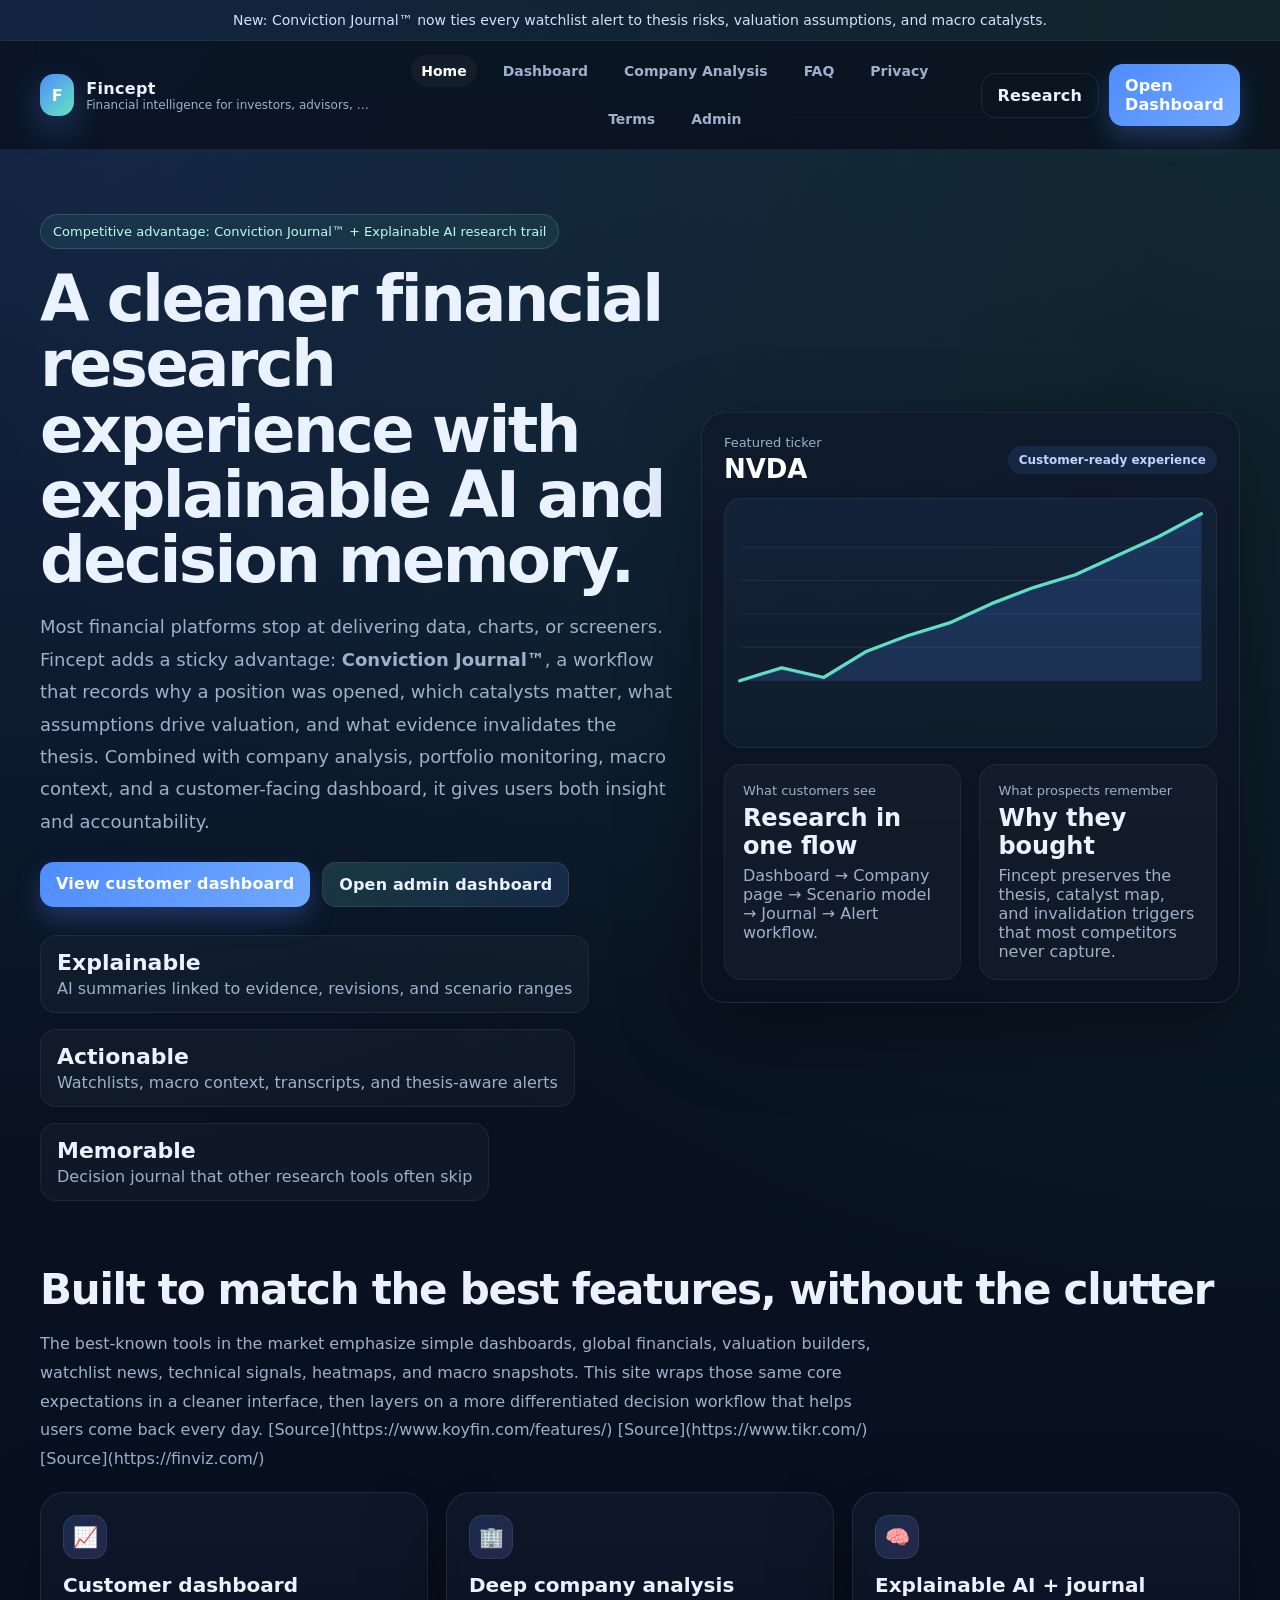
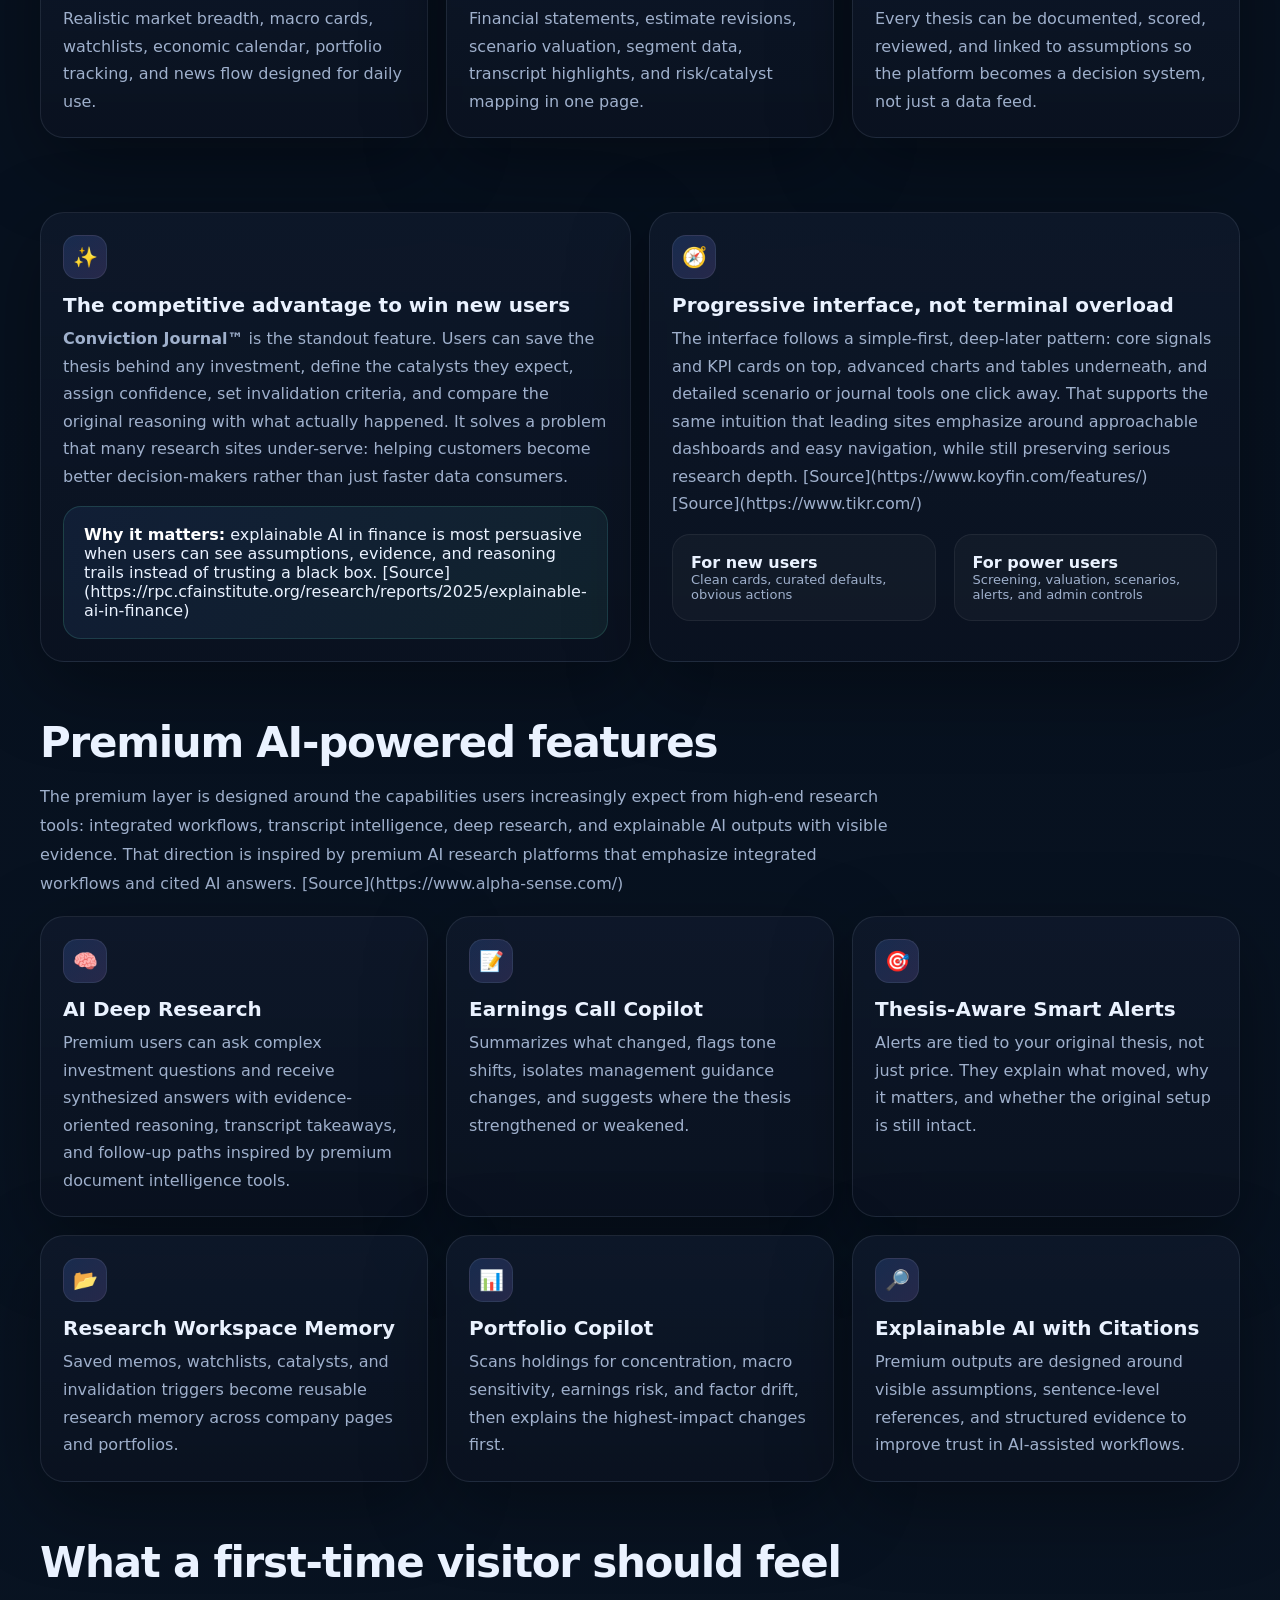
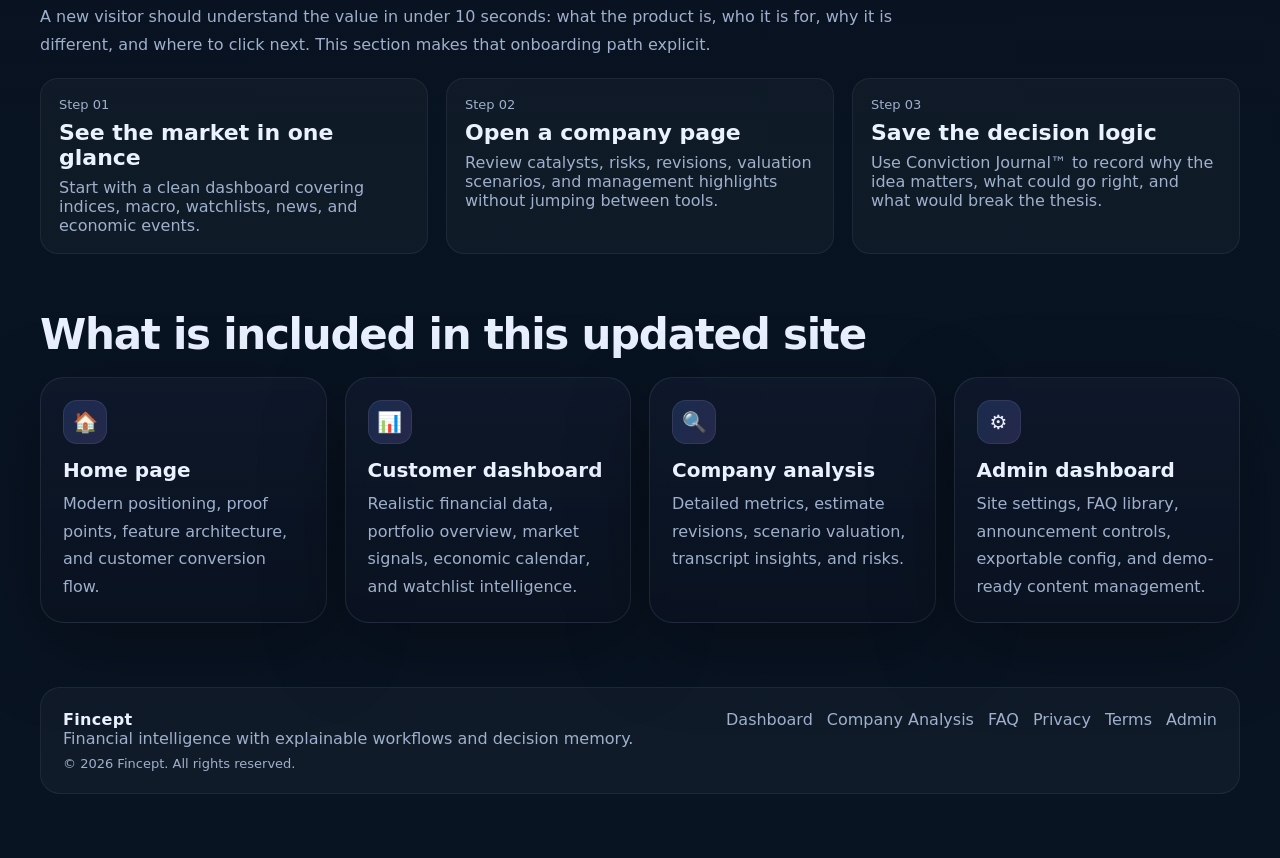
==== commit ea81ccd6: "Add premium AI features and launch-ready structure" ====
--- a/index.html
+++ b/index.html
@@ -12,7 +12,7 @@
   <link rel="icon" href="assets/img/favicon.svg" type="image/svg+xml" />
   <link rel="manifest" href="site.webmanifest" />
   <link rel="stylesheet" href="assets/css/styles.css" />
-  <script defer src="assets/js/main.js"></script>
+  <script type="module" src="assets/js/app.js"></script>
 </head>
 <body>
   <div class="page-shell">
@@ -146,6 +146,26 @@
       <section class="section">
         <div class="container">
           <div class="section-head">
+            <h2 class="section-title">Premium AI-powered features</h2>
+            <p class="section-text">The premium layer is designed around the capabilities users increasingly expect from high-end research tools: integrated workflows, transcript intelligence, deep research, and explainable AI outputs with visible evidence. That direction is inspired by premium AI research platforms that emphasize integrated workflows and cited AI answers. [Source](https://www.alpha-sense.com/)</p>
+          </div>
+          <div class="cards-3" data-premium-features></div>
+        </div>
+      </section>
+
+      <section class="section">
+        <div class="container">
+          <div class="section-head">
+            <h2 class="section-title">What a first-time visitor should feel</h2>
+            <p class="section-text">A new visitor should understand the value in under 10 seconds: what the product is, who it is for, why it is different, and where to click next. This section makes that onboarding path explicit.</p>
+          </div>
+          <div class="cards-3" data-first-visit-flow></div>
+        </div>
+      </section>
+
+      <section class="section">
+        <div class="container">
+          <div class="section-head">
             <h2 class="section-title">What is included in this updated site</h2>
           </div>
           <div class="cards-4">
